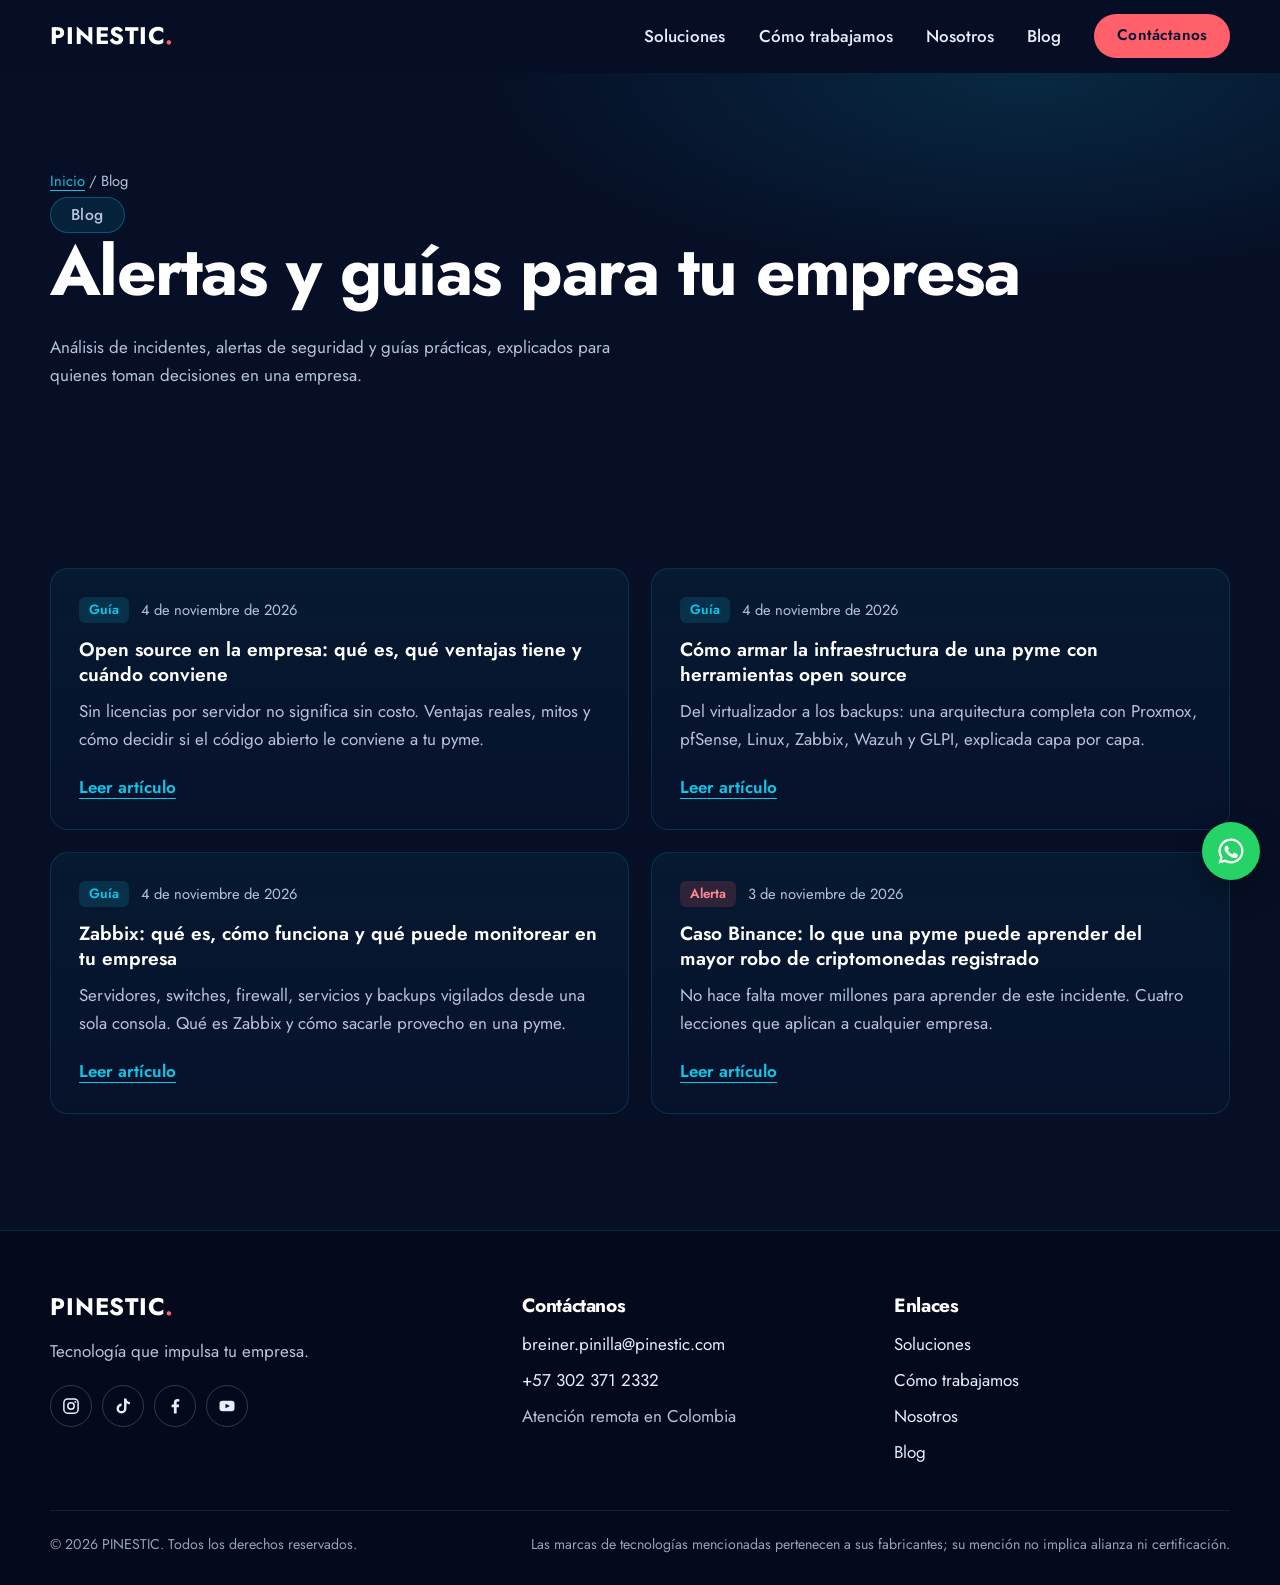
==== blog/index.html @ 68857b9d "Add files via upload segundos archivos" ====
<!DOCTYPE html>
<html lang="es-CO">
<head>
<meta charset="UTF-8">
<meta name="viewport" content="width=device-width, initial-scale=1, viewport-fit=cover">
<meta name="theme-color" content="#060f26">
<title>Blog | PINESTIC</title>
<meta name="description" content="Análisis de incidentes, alertas de seguridad y guías prácticas de infraestructura TI para pymes en Colombia.">
<meta name="robots" content="index,follow,max-image-preview:large">
<link rel="canonical" href="https://www.pinestic.com/blog/">
<link rel="icon" type="image/png" sizes="48x48" href="/favicon.png">
<link rel="apple-touch-icon" href="/favicon.png">
<meta property="og:type" content="website">
<meta property="og:locale" content="es_CO">
<meta property="og:site_name" content="PINESTIC">
<meta property="og:title" content="Blog | PINESTIC">
<meta property="og:description" content="Análisis de incidentes, alertas de seguridad y guías prácticas de infraestructura TI para pymes en Colombia.">
<meta property="og:url" content="https://www.pinestic.com/blog/">
<meta property="og:image" content="https://www.pinestic.com/og-image.png">
<meta name="twitter:card" content="summary_large_image">
<link rel="preconnect" href="https://fonts.googleapis.com">
<link rel="preconnect" href="https://fonts.gstatic.com" crossorigin>
<link href="https://fonts.googleapis.com/css2?family=Jost:wght@400;500;600;700&family=IBM+Plex+Mono:wght@400;500&display=swap" rel="stylesheet">
<script type="application/ld+json">
{"@context":"https://schema.org","@type":"Blog","@id":"https://www.pinestic.com/blog/#blog","name":"Blog de PINESTIC","url":"https://www.pinestic.com/blog/","inLanguage":"es-CO","publisher":{"@id":"https://www.pinestic.com/#organization"}}
</script>
<link rel="stylesheet" href="/styles.css">
<script>document.documentElement.classList.add('js')</script>
<script src="/main.js" defer></script>
</head>
<body>
<svg width="0" height="0" style="position:absolute" aria-hidden="true" focusable="false">
<symbol id="i-ig" viewBox="0 0 24 24"><rect x="2.5" y="2.5" width="19" height="19" rx="5" fill="none" stroke="currentColor" stroke-width="2"/><circle cx="12" cy="12" r="4.2" fill="none" stroke="currentColor" stroke-width="2"/><circle cx="17.7" cy="6.5" r="1.3" fill="currentColor"/></symbol>
<symbol id="i-tt" viewBox="0 0 24 24"><path fill="currentColor" d="M16.6 2h-3.2v13.4a3.4 3.4 0 1 1-3.3-3.4V8.8a6.6 6.6 0 1 0 6.5 6.6V8.3a8 8 0 0 0 4.7 1.5V6.6A4.8 4.8 0 0 1 16.6 2Z"/></symbol>
<symbol id="i-fb" viewBox="0 0 24 24"><path fill="currentColor" d="M14.2 22v-8.5h2.9l.5-3.5h-3.4V7.8c0-1 .3-1.7 1.8-1.7h1.8V3a23 23 0 0 0-2.7-.2c-2.7 0-4.6 1.7-4.6 4.7V10H7.5v3.5h3V22Z"/></symbol>
<symbol id="i-yt" viewBox="0 0 24 24"><rect x="2" y="5" width="20" height="14" rx="4" fill="currentColor"/><path d="m10 9 6 3-6 3Z" fill="#091735"/></symbol>
<symbol id="i-in" viewBox="0 0 24 24"><path fill="currentColor" d="M4.5 3a2 2 0 1 0 0 4 2 2 0 0 0 0-4ZM3 9h3v12H3Zm5.5 0h3v1.6c.5-1 1.7-1.9 3.5-1.9 3.7 0 4.4 2.3 4.4 5.4V21h-3v-6.2c0-1.5 0-3.4-2.2-3.4s-2.7 1.7-2.7 3.3V21h-3Z"/></symbol>
<symbol id="i-wa" viewBox="0 0 24 24"><path fill="currentColor" d="M12 2a10 10 0 0 0-8.6 15.1L2 22l5-1.3A10 10 0 1 0 12 2Zm0 18.2a8.2 8.2 0 0 1-4.2-1.2l-.3-.2-3 .8.8-2.9-.2-.3A8.2 8.2 0 1 1 12 20.2Zm4.5-6.1c-.2-.1-1.5-.7-1.7-.8s-.4-.1-.6.1l-.8 1c-.1.2-.3.2-.5.1a6.7 6.7 0 0 1-3.3-2.9c-.2-.4.2-.4.7-1.3.1-.2 0-.3 0-.4l-.8-1.8c-.2-.5-.4-.4-.6-.4h-.5a1 1 0 0 0-.7.3 3 3 0 0 0-.9 2.2 5.2 5.2 0 0 0 1.1 2.7 11.8 11.8 0 0 0 4.5 4c1.7.7 2.3.8 3.2.6a2.7 2.7 0 0 0 1.8-1.2 2.2 2.2 0 0 0 .1-1.3c0-.1-.2-.2-.5-.3Z"/></symbol>
<!-- Íconos del diagrama de red -->
<symbol id="n-globe" viewBox="0 0 24 24"><g fill="none" stroke="currentColor" stroke-width="1.6"><circle cx="12" cy="12" r="9"/><ellipse cx="12" cy="12" rx="4" ry="9"/><path d="M3 12h18"/></g></symbol>
<symbol id="n-wall" viewBox="0 0 24 24"><g fill="none" stroke="currentColor" stroke-width="1.6"><rect x="3" y="4" width="18" height="16" rx="2"/><path d="M3 9.3h18M3 14.6h18M9 4v5.3M15 9.3v5.3M9 14.6V20"/></g></symbol>
<symbol id="n-lock" viewBox="0 0 24 24"><g fill="none" stroke="currentColor" stroke-width="1.6"><rect x="5" y="10" width="14" height="10" rx="2"/><path d="M8 10V7.5a4 4 0 0 1 8 0V10M12 14v2.5"/></g></symbol>
<symbol id="n-switch" viewBox="0 0 24 24"><g fill="none" stroke="currentColor" stroke-width="1.6"><rect x="2.5" y="8" width="19" height="8" rx="2"/><path d="M6 12h.01M9 12h.01M12 12h.01M15 12h.01M18 12h.01" stroke-linecap="round" stroke-width="2.2"/></g></symbol>
<symbol id="n-server" viewBox="0 0 24 24"><g fill="none" stroke="currentColor" stroke-width="1.6"><rect x="4" y="3.5" width="16" height="7" rx="1.6"/><rect x="4" y="13.5" width="16" height="7" rx="1.6"/><path d="M7.5 7h.01M7.5 17h.01M11 7h5.5M11 17h5.5" stroke-linecap="round"/></g></symbol>
<symbol id="n-cube" viewBox="0 0 24 24"><g fill="none" stroke="currentColor" stroke-width="1.6" stroke-linejoin="round"><path d="m12 2.5 8.5 4.7v9.6L12 21.5l-8.5-4.7V7.2Z"/><path d="m3.5 7.2 8.5 4.7 8.5-4.7M12 11.9v9.6"/></g></symbol>
<symbol id="n-db" viewBox="0 0 24 24"><g fill="none" stroke="currentColor" stroke-width="1.6"><ellipse cx="12" cy="5.5" rx="7.5" ry="2.8"/><path d="M4.5 5.5v13c0 1.5 3.4 2.8 7.5 2.8s7.5-1.3 7.5-2.8v-13M4.5 12c0 1.5 3.4 2.8 7.5 2.8s7.5-1.3 7.5-2.8"/></g></symbol>
<symbol id="n-pulse" viewBox="0 0 24 24"><g fill="none" stroke="currentColor" stroke-width="1.6" stroke-linejoin="round"><rect x="2.5" y="4" width="19" height="13" rx="2"/><path d="M6 11h2.5l1.5-3 2.5 6 1.5-3H18M9 20.5h6"/></g></symbol>
<symbol id="s-infra" viewBox="0 0 48 48"><g fill="none" stroke="currentColor" stroke-width="1.8" stroke-linecap="round" stroke-linejoin="round"><rect x="8" y="6" width="32" height="10" rx="2.5"/><rect x="8" y="19" width="32" height="10" rx="2.5"/><rect x="8" y="32" width="32" height="10" rx="2.5"/><path d="M13 11h.01M13 24h.01M13 37h.01M20 11h14M20 24h14M20 37h14"/></g></symbol>
<symbol id="s-monitor" viewBox="0 0 48 48"><g fill="none" stroke="currentColor" stroke-width="1.8" stroke-linecap="round" stroke-linejoin="round"><rect x="5" y="8" width="38" height="26" rx="3"/><path d="M11 24h6l3-7 5 12 3-7h9M17 41h14M24 34v7"/></g></symbol>
<symbol id="s-shield" viewBox="0 0 48 48"><g fill="none" stroke="currentColor" stroke-width="1.8" stroke-linecap="round" stroke-linejoin="round"><path d="M24 5 9 11v11c0 10 6.4 17.2 15 20 8.6-2.8 15-10 15-20V11Z"/><path d="m17 24 5 5 9-10"/></g></symbol>
<symbol id="s-backup" viewBox="0 0 48 48"><g fill="none" stroke="currentColor" stroke-width="1.8" stroke-linecap="round" stroke-linejoin="round"><ellipse cx="22" cy="11" rx="14" ry="5"/><path d="M8 11v24c0 2.8 6.3 5 14 5M36 11v9M8 23c0 2.8 6.3 5 14 5"/><path d="M33 27a8 8 0 1 0 7.6 10.5M41 29v5h-5"/></g></symbol>
<symbol id="s-consult" viewBox="0 0 48 48"><g fill="none" stroke="currentColor" stroke-width="1.8" stroke-linecap="round" stroke-linejoin="round"><circle cx="21" cy="21" r="13"/><path d="m31 31 10 10M15 24l4-6 4 5 4-7"/></g></symbol>
<symbol id="i-check" viewBox="0 0 24 24"><path d="m6 12.5 4 4 8-9" fill="none" stroke="currentColor" stroke-width="2.4" stroke-linecap="round" stroke-linejoin="round"/></symbol>
</svg>

<a class="skip-link" href="#contenido">Saltar al contenido</a>
<header class="site-header" data-header>
  <div class="container header-inner">
    <a class="brand" href="/" aria-label="PINESTIC, ir al inicio">PINESTIC<span class="brand-dot">.</span></a>
    <button class="nav-toggle" type="button" aria-expanded="false" aria-controls="menu" data-nav-toggle>
      <span class="nav-toggle-bars" aria-hidden="true"></span><span class="sr-only">Abrir menú</span>
    </button>
    <nav class="main-nav" id="menu" aria-label="Navegación principal" data-nav>
      <a href="/#servicios">Soluciones</a>
      <a href="/#metodologia">Cómo trabajamos</a>
      <a href="/#nosotros">Nosotros</a>
      <a href="/blog/">Blog</a>
      <a class="button button-small primary" href="/#contacto">Contáctanos</a>
    </nav>
  </div>
</header>

<main id="contenido">
  <section class="page-hero" aria-labelledby="blog-title">
    <div class="container">
      <p class="breadcrumb"><a href="/">Inicio</a> / Blog</p>
      <p class="pill">Blog</p>
      <h1 id="blog-title">Alertas y guías para tu empresa</h1>
      <p>Análisis de incidentes, alertas de seguridad y guías prácticas, explicados para quienes toman decisiones en una empresa.</p>
    </div>
  </section>
  <section class="section">
    <div class="container">
      <!-- NUEVA PUBLICACIÓN: copia un bloque <article> completo y pégalo AQUÍ, encima del más reciente -->
<div class="post-grid">
        <article class="glow-card post-card2" data-glow>
          <p class="post-meta"><span class="tag">Guía</span><time datetime="2026-11-04">4 de noviembre de 2026</time></p>
          <h3><a href="/blog/open-source-en-la-empresa/">Open source en la empresa: qué es, qué ventajas tiene y cuándo conviene</a></h3>
          <p>Sin licencias por servidor no significa sin costo. Ventajas reales, mitos y cómo decidir si el código abierto le conviene a tu pyme.</p>
          <a class="text-link" href="/blog/open-source-en-la-empresa/">Leer artículo</a>
        </article>
        <article class="glow-card post-card2" data-glow>
          <p class="post-meta"><span class="tag">Guía</span><time datetime="2026-11-04">4 de noviembre de 2026</time></p>
          <h3><a href="/blog/infraestructura-pyme-open-source/">Cómo armar la infraestructura de una pyme con herramientas open source</a></h3>
          <p>Del virtualizador a los backups: una arquitectura completa con Proxmox, pfSense, Linux, Zabbix, Wazuh y GLPI, explicada capa por capa.</p>
          <a class="text-link" href="/blog/infraestructura-pyme-open-source/">Leer artículo</a>
        </article>
        <article class="glow-card post-card2" data-glow>
          <p class="post-meta"><span class="tag">Guía</span><time datetime="2026-11-04">4 de noviembre de 2026</time></p>
          <h3><a href="/blog/que-es-zabbix/">Zabbix: qué es, cómo funciona y qué puede monitorear en tu empresa</a></h3>
          <p>Servidores, switches, firewall, servicios y backups vigilados desde una sola consola. Qué es Zabbix y cómo sacarle provecho en una pyme.</p>
          <a class="text-link" href="/blog/que-es-zabbix/">Leer artículo</a>
        </article>
        <article class="glow-card post-card2" data-glow>
          <p class="post-meta"><span class="tag tag-alert">Alerta</span><time datetime="2026-11-03">3 de noviembre de 2026</time></p>
          <h3><a href="/blog/caso-binance-lecciones-pymes/">Caso Binance: lo que una pyme puede aprender del mayor robo de criptomonedas registrado</a></h3>
          <p>No hace falta mover millones para aprender de este incidente. Cuatro lecciones que aplican a cualquier empresa.</p>
          <a class="text-link" href="/blog/caso-binance-lecciones-pymes/">Leer artículo</a>
        </article>
      </div>
    </div>
  </section>
</main>

<footer class="site-footer">
  <div class="container footer-grid">
    <div class="footer-brand">
      <a class="brand" href="/">PINESTIC<span class="brand-dot">.</span></a>
      <p>Tecnología que impulsa tu empresa.</p>
      <nav class="social-links" aria-label="Redes sociales de PINESTIC">
        <a href="https://www.instagram.com/pines.tic/" target="_blank" rel="noopener noreferrer" aria-label="PINESTIC en Instagram"><svg class="social-icon" aria-hidden="true" focusable="false"><use href="#i-ig"/></svg></a>
        <a href="https://www.tiktok.com/@pines.tic" target="_blank" rel="noopener noreferrer" aria-label="PINESTIC en TikTok"><svg class="social-icon" aria-hidden="true" focusable="false"><use href="#i-tt"/></svg></a>
        <a href="https://www.facebook.com/profile.php?id=61591644321482" target="_blank" rel="noopener noreferrer" aria-label="PINESTIC en Facebook"><svg class="social-icon" aria-hidden="true" focusable="false"><use href="#i-fb"/></svg></a>
        <a href="https://www.youtube.com/channel/UCGhiNkfMXRxOqzxNWAKLv7A" target="_blank" rel="noopener noreferrer" aria-label="PINESTIC en YouTube"><svg class="social-icon" aria-hidden="true" focusable="false"><use href="#i-yt"/></svg></a>
      </nav>
    </div>
    <div>
      <h2 class="footer-h">Contáctanos</h2>
      <ul class="footer-list">
        <li><a href="mailto:breiner.pinilla@pinestic.com">breiner.pinilla@pinestic.com</a></li>
        <li><a href="tel:+573023712332">+57 302 371 2332</a></li>
        <li>Atención remota en Colombia</li>
      </ul>
    </div>
    <div>
      <h2 class="footer-h">Enlaces</h2>
      <ul class="footer-list">
        <li><a href="/#servicios">Soluciones</a></li>
        <li><a href="/#metodologia">Cómo trabajamos</a></li>
        <li><a href="/#nosotros">Nosotros</a></li>
        <li><a href="/blog/">Blog</a></li>
      </ul>
    </div>
  </div>
  <div class="container footer-base"><small>© <span data-year>2026</span> PINESTIC. Todos los derechos reservados.</small><small>Las marcas de tecnologías mencionadas pertenecen a sus fabricantes; su mención no implica alianza ni certificación.</small></div>
</footer>
<a class="wa-float" href="https://wa.me/573023712332?text=Hola%2C%20quiero%20informaci%C3%B3n%20sobre%20los%20servicios%20de%20PINESTIC" target="_blank" rel="noopener noreferrer" aria-label="Escribir a PINESTIC por WhatsApp"><svg aria-hidden="true"><use href="#i-wa"/></svg></a>

</body>
</html>
---- styles.css ----
/* PINESTIC v2.1, estilo oscuro tecnológico. Colores oficiales de la guía de marca. */
:root{
  --navy:#091735;            /* azul principal */
  --navy-deep:#060f26;       /* variante oscura del azul */
  --navy-card:#0b1d42;
  --line:rgba(17,197,233,.16);
  --cyan:#11c5e9;            /* cian tecnológico */
  --cyan-ink:#00647a;        /* cian oscuro para texto sobre fondo claro */
  --coral:#ff606a;           /* acento: botones, alertas y punto del logo */
  --gray:#94a3b8;            /* gris de soporte */
  --light:#f8faff;           /* fondo claro */
  --white:#ffffff;
  --ink:#091735;
  --ink-soft:rgba(9,23,53,.74);
  --on-dark:#e8eefb;
  --on-dark-soft:#b7c3d9;
  --ok:#5be3a0;
  --font:'Jost',system-ui,-apple-system,'Segoe UI',Arial,sans-serif;
  --mono:'IBM Plex Mono',ui-monospace,Consolas,monospace;
  --radius:18px;
  --header-h:72px;
  --ease:cubic-bezier(.22,.61,.36,1);
  color-scheme:dark;
  box-sizing:border-box;
  padding-top:env(safe-area-inset-top,0px);
  padding-bottom:env(safe-area-inset-bottom,0px);
  background:var(--navy-deep);
}
*,*::before,*::after{box-sizing:inherit}
html{scroll-behavior:smooth;scroll-padding-top:calc(var(--header-h) + 16px + env(safe-area-inset-top,0px))}
body{margin:0;font-family:var(--font);font-size:1.0625rem;line-height:1.65;color:var(--on-dark);background:var(--navy-deep);-webkit-font-smoothing:antialiased;text-rendering:optimizeLegibility}
img,svg{max-width:100%}
a{color:inherit}
h1,h2,h3,p{margin-top:0}
h1,h2,h3{line-height:1.12;font-weight:700;color:var(--white)}
h1{font-size:clamp(2.4rem,5.4vw,4.4rem);letter-spacing:-.025em;margin-bottom:22px}
h2{font-size:clamp(1.9rem,3.4vw,2.8rem);letter-spacing:-.02em;margin-bottom:16px}
h3{font-size:1.25rem;font-weight:600;margin-bottom:8px}
.container{width:min(1180px,calc(100% - 40px));margin-inline:auto}
.narrow{max-width:820px}
.section{padding:clamp(76px,9vw,120px) 0;position:relative}
.section-alt{background:linear-gradient(180deg,var(--navy-deep),var(--navy) 18%,var(--navy) 82%,var(--navy-deep))}
.sr-only{position:absolute;width:1px;height:1px;padding:0;margin:-1px;overflow:hidden;clip:rect(0,0,0,0);white-space:nowrap;border:0}
.skip-link{position:absolute;top:-100px;left:16px;z-index:1000;background:var(--white);color:var(--navy);padding:12px 16px;border-radius:8px;font-weight:600}
.skip-link:focus{top:12px}
:focus-visible{outline:3px solid var(--cyan);outline-offset:3px;border-radius:6px}

/* Logo: el punto coral va pegado a la última letra */
.brand{display:inline-block;text-decoration:none;font-weight:700;font-size:1.5rem;letter-spacing:.035em;color:var(--white);line-height:1}
.brand-dot{color:var(--coral);margin-left:-.035em}

/* Etiquetas tipo píldora */
.pill{display:inline-block;margin:0 0 20px;padding:6px 20px;border-radius:999px;border:1px solid rgba(17,197,233,.32);background:rgba(17,197,233,.1);color:var(--cyan);font-weight:500;font-size:.98rem;letter-spacing:.03em;line-height:1.4}
.pill-small{font-size:.9rem;padding:5px 16px}
.pill-coral{border-color:rgba(255,96,106,.4);background:rgba(255,96,106,.12);color:#ff8a92}

/* Botones */
.button{display:inline-flex;align-items:center;justify-content:center;gap:10px;min-height:50px;padding:12px 28px;border-radius:999px;border:1px solid transparent;text-decoration:none;font-weight:500;font-size:1rem;letter-spacing:.01em;transition:transform .2s var(--ease),background-color .2s,border-color .2s,color .2s,box-shadow .25s}
.button:hover{transform:translateY(-2px)}
.button.primary{background:var(--coral);color:var(--navy);font-weight:600;box-shadow:0 0 0 0 rgba(255,96,106,0)}
.button.primary:hover{box-shadow:0 10px 34px rgba(255,96,106,.38)}
.button.outline{border-color:rgba(232,238,251,.55);color:var(--white)}
.button.outline:hover{border-color:var(--cyan);color:var(--cyan);box-shadow:0 0 24px rgba(17,197,233,.2)}
.button-small{min-height:42px;padding:8px 22px;font-size:.96rem}
.btn-icon{width:20px;height:20px;flex:none}

/* Encabezado */
.site-header{position:sticky;top:0;z-index:100;background:rgba(6,15,38,.55);backdrop-filter:blur(16px);-webkit-backdrop-filter:blur(16px);border-bottom:1px solid transparent;transition:background-color .3s,border-color .3s}
.site-header.is-scrolled{background:rgba(9,23,53,.94);border-bottom-color:var(--line)}
body::before{content:"";position:fixed;inset:0 0 auto;height:env(safe-area-inset-top,0px);z-index:101;background:rgba(9,23,53,.94)}
.header-inner{display:flex;align-items:center;justify-content:space-between;gap:24px;min-height:var(--header-h)}
.main-nav{display:flex;align-items:center;gap:clamp(16px,2.6vw,36px)}
.main-nav a:not(.button){text-decoration:none;font-weight:500;color:var(--on-dark);transition:color .2s}
.main-nav a:not(.button):hover{color:var(--cyan)}
.nav-toggle{display:none;width:44px;height:44px;border:1px solid rgba(232,238,251,.3);border-radius:12px;background:transparent;color:var(--white);cursor:pointer;place-items:center}
.nav-toggle-bars,.nav-toggle-bars::before,.nav-toggle-bars::after{display:block;width:20px;height:2px;background:currentColor;border-radius:2px;transition:transform .25s var(--ease)}
.nav-toggle-bars{position:relative}
.nav-toggle-bars::before,.nav-toggle-bars::after{content:"";position:absolute;left:0}
.nav-toggle-bars::before{top:-6px}.nav-toggle-bars::after{top:6px}
.nav-toggle[aria-expanded="true"] .nav-toggle-bars{background:transparent}
.nav-toggle[aria-expanded="true"] .nav-toggle-bars::before{transform:translateY(6px) rotate(45deg)}
.nav-toggle[aria-expanded="true"] .nav-toggle-bars::after{transform:translateY(-6px) rotate(-45deg)}

/* Inicio con haces de luz animados */
.hero{position:relative;overflow:hidden;margin-top:calc(-1 * var(--header-h));padding:calc(var(--header-h) + clamp(70px,11vh,130px)) 0 40px;min-height:min(100svh,980px);display:flex;flex-direction:column;justify-content:space-between;background:radial-gradient(ellipse 80% 60% at 50% 35%,#0d2552 0%,var(--navy-deep) 70%)}
.hero-canvas{position:absolute;inset:0;width:100%;height:100%;display:block}
.hero-shade{position:absolute;inset:0;pointer-events:none;background:radial-gradient(ellipse 46% 38% at 50% 42%,rgba(6,15,38,.72),transparent 75%),linear-gradient(180deg,transparent 60%,var(--navy-deep))}
.hero-inner{position:relative;text-align:center;display:flex;flex-direction:column;align-items:center}
.hero h1{max-width:20ch;text-shadow:0 4px 40px rgba(6,15,38,.8)}
.lead{font-size:clamp(1.1rem,1.5vw,1.25rem);color:var(--on-dark);max-width:52ch;margin-bottom:0}
.actions{display:flex;flex-wrap:wrap;gap:14px;margin-top:34px}
.hero-inner .actions{justify-content:center}
.hero-inner>*{animation:rise .9s var(--ease) both}
.hero-inner>*:nth-child(2){animation-delay:.1s}
.hero-inner>*:nth-child(3){animation-delay:.2s}
.hero-inner>*:nth-child(4){animation-delay:.3s}
@keyframes rise{from{opacity:0;transform:translateY(18px)}to{opacity:1;transform:none}}

/* Cinta de logos de tecnologías */
.tech-strip{position:relative;text-align:center;margin-top:clamp(56px,9vh,100px);animation:rise 1s .45s var(--ease) both}
.logo-marquee{display:flex;overflow:hidden;margin-top:8px;-webkit-mask-image:linear-gradient(90deg,transparent,#000 12%,#000 88%,transparent);mask-image:linear-gradient(90deg,transparent,#000 12%,#000 88%,transparent)}
.logo-track{display:flex;align-items:center;flex:none;margin:0;padding:0;list-style:none}

@keyframes marquee{to{transform:translateX(-100%)}}
.logo{flex:none;display:flex;align-items:center;justify-content:center;height:84px;padding:0 clamp(26px,3.4vw,44px)}
.logo img{display:none;height:36px;width:auto;opacity:.6;transition:opacity .3s,filter .3s}
.logo:hover img{opacity:1;filter:drop-shadow(0 0 10px rgba(17,197,233,.55))}
.logo span{display:block;font-size:1.3rem;font-weight:600;letter-spacing:.01em;color:var(--on-dark);opacity:.62;white-space:nowrap;transition:opacity .3s,color .3s}
.logo:hover span{opacity:1;color:var(--cyan)}
.logo.has-file span{display:none}
.logo.has-file img{display:block}

/* Títulos de sección centrados */
.section-title{text-align:center;max-width:720px;margin:0 auto clamp(40px,6vw,64px)}
.section-title p:last-child{color:var(--on-dark-soft);margin:0}

/* Tarjetas con brillo que sigue al cursor */
.glow-card{--mx:50%;--my:0%;position:relative;isolation:isolate;overflow:hidden;border-radius:var(--radius);border:1px solid var(--line);background:linear-gradient(180deg,rgba(17,197,233,.06),rgba(9,23,53,.35));transition:border-color .35s,transform .35s var(--ease)}
.glow-card::before{content:"";position:absolute;inset:0;z-index:-1;background:radial-gradient(520px circle at var(--mx) var(--my),rgba(17,197,233,.16),transparent 55%);opacity:0;transition:opacity .4s}
.glow-card:hover{border-color:rgba(17,197,233,.42)}
.glow-card:hover::before{opacity:1}
.card-grid{display:grid;grid-template-columns:repeat(3,minmax(0,1fr));gap:22px}
.service-card,.cta-card{display:flex;flex-direction:column;padding:clamp(26px,3vw,36px)}
.card-icon{width:52px;height:52px;color:var(--cyan);margin-bottom:22px;filter:drop-shadow(0 0 10px rgba(17,197,233,.35))}
.service-card>p{color:var(--on-dark-soft)}
.card-list{list-style:none;margin:4px 0 26px;padding:18px 0 0;border-top:1px solid rgba(17,197,233,.32);display:grid;gap:8px;font-size:.97rem;color:var(--on-dark)}
.card-list li{position:relative;padding-left:18px}
.card-list li::before{content:"";position:absolute;left:0;top:.62em;width:6px;height:6px;border-radius:50%;background:var(--cyan)}
.service-card .button,.cta-card .button{margin-top:auto;align-self:flex-start}
.cta-card{border-color:rgba(255,96,106,.3);background:radial-gradient(120% 90% at 100% 0%,rgba(255,96,106,.16),transparent 60%),linear-gradient(180deg,rgba(17,197,233,.05),rgba(9,23,53,.4))}
.cta-card .pill{align-self:flex-start}
.cta-card>p:not(.pill){color:var(--on-dark-soft);margin-bottom:26px}

/* Bloques de dos columnas */
.split{display:grid;grid-template-columns:minmax(0,1fr) minmax(0,1.05fr);gap:clamp(36px,6vw,80px);align-items:center}
.split-lead{font-size:1.15rem;color:var(--on-dark-soft);max-width:52ch}
.check-list{list-style:none;margin:28px 0 0;padding:0;display:grid;gap:22px}
.check-list li{display:grid;grid-template-columns:34px 1fr;gap:16px;align-items:start}
.check-list svg{width:34px;height:34px;padding:7px;border-radius:50%;background:rgba(17,197,233,.14);color:var(--cyan)}
.check-list h3{font-size:1.15rem;margin:4px 0 4px}
.check-list p{margin:0;color:var(--on-dark-soft)}
.split .actions{margin-top:36px}
/* Cifras en panel con borde luminoso */
.stats-wrap{padding:clamp(20px,4vw,40px) 0}
.stats{position:relative;margin:0;display:grid;grid-template-columns:repeat(4,1fr);gap:24px;padding:clamp(36px,5vw,60px) clamp(20px,4vw,48px);border-radius:28px;border:1px solid rgba(17,197,233,.4);background:radial-gradient(70% 120% at 100% 100%,rgba(17,197,233,.28),transparent 60%),radial-gradient(60% 100% at 0% 0%,rgba(17,197,233,.12),transparent 60%),var(--navy-deep);box-shadow:0 30px 90px rgba(2,8,28,.5),inset 0 1px 0 rgba(255,255,255,.05);text-align:center}
.stats div{display:flex;flex-direction:column;align-items:center}
.stats dd{margin:0 0 10px;font-size:clamp(2.6rem,5vw,3.8rem);font-weight:600;line-height:1;color:var(--white);font-variant-numeric:tabular-nums}
.stats dt{color:var(--on-dark-soft);max-width:22ch;font-size:1rem}

/* Proceso */
.timeline{--progress:0;position:relative;list-style:none;margin:0;padding:0;display:grid;grid-template-columns:repeat(4,1fr);gap:28px}
.timeline::before,.timeline::after{content:"";position:absolute;top:23px;left:24px;right:calc((100% - 84px) / 4 - 24px);height:2px;border-radius:2px}
.timeline::before{background:rgba(17,197,233,.18)}
.timeline::after{background:linear-gradient(90deg,var(--cyan),var(--coral));transform-origin:left;transform:scaleX(var(--progress));transition:transform 1.4s var(--ease)}
.timeline li{position:relative;z-index:1}
.step-n{display:grid;place-items:center;width:48px;height:48px;margin-bottom:24px;border-radius:50%;background:var(--navy-deep);border:2px solid rgba(17,197,233,.4);font-family:var(--mono);font-weight:500;color:var(--cyan);transition:border-color .4s,box-shadow .4s}
.timeline.is-visible .step-n{border-color:var(--cyan);box-shadow:0 0 22px rgba(17,197,233,.35)}
.timeline li:nth-child(2) .step-n{transition-delay:.35s}
.timeline li:nth-child(3) .step-n{transition-delay:.7s}
.timeline li:nth-child(4) .step-n{transition-delay:1.05s}
.timeline p{color:var(--on-dark-soft);margin:0}

/* Informe de ejemplo */
.report{margin:0}
.report-card{padding:clamp(24px,3vw,34px);background:linear-gradient(180deg,rgba(17,197,233,.08),rgba(6,15,38,.75));box-shadow:0 30px 80px rgba(2,8,28,.5)}
.report-head{display:flex;justify-content:space-between;align-items:center;font-family:var(--mono);font-size:.82rem;color:var(--gray);padding-bottom:16px;border-bottom:1px solid var(--line);margin-bottom:20px}
.report-tag{padding:2px 10px;border-radius:999px;border:1px solid rgba(148,163,184,.4)}
.report-title{font-size:1.3rem;font-weight:600;color:var(--white);margin-bottom:16px}
.findings{list-style:none;margin:0;padding:0;display:grid;gap:10px}
.findings li{display:flex;align-items:center;gap:14px;padding:12px 14px;border-radius:12px;background:rgba(9,23,53,.7);border:1px solid rgba(17,197,233,.1);font-size:.98rem}
.sev{flex:none;width:64px;text-align:center;font-weight:600;font-size:.8rem;padding:3px 0;border-radius:6px}
.sev-high{background:rgba(255,96,106,.18);color:#ff8a92}
.sev-mid{background:rgba(17,197,233,.16);color:var(--cyan)}
.sev-low{background:rgba(148,163,184,.16);color:#cbd5e1}
.report-bar{display:flex;gap:4px;height:8px;margin:22px 0 12px}
.report-bar i{display:block;width:var(--w);border-radius:4px;transform-origin:left;transform:scaleX(0);transition:transform 1s var(--ease)}
.report-bar i:nth-child(1){background:var(--coral)}
.report-bar i:nth-child(2){background:var(--cyan);transition-delay:.2s}
.report-bar i:nth-child(3){background:var(--gray);transition-delay:.4s}
.report.is-visible .report-bar i{transform:scaleX(1)}
.report-foot{margin:0;font-family:var(--mono);font-size:.85rem;color:var(--on-dark-soft)}
.report figcaption,.topology figcaption{margin-top:14px;font-size:.88rem;color:var(--gray);text-align:center}

/* Blog */
.post-feature{display:grid;grid-template-columns:minmax(0,.8fr) minmax(0,1.2fr);max-width:1000px;margin:0 auto}
.post-art{display:grid;place-items:center;min-height:240px;background:radial-gradient(circle at 50% 50%,rgba(255,96,106,.25),transparent 55%),linear-gradient(135deg,#0d2552,var(--navy-deep));border-right:1px solid var(--line)}
.post-art svg{width:96px;height:96px;color:var(--coral);filter:drop-shadow(0 0 22px rgba(255,96,106,.55))}
.post-body{padding:clamp(26px,3.5vw,40px)}
.post-body h3{font-size:clamp(1.3rem,2.1vw,1.6rem);line-height:1.25}
.post-body h3 a{text-decoration:none}
.post-body h3 a:hover{color:var(--cyan)}
.post-body>p:not(.post-meta){color:var(--on-dark-soft);margin-bottom:24px}
.post-meta{display:flex;align-items:center;gap:12px;margin-bottom:14px;font-size:.92rem;color:var(--on-dark-soft)}
.tag{display:inline-block;padding:2px 10px;border-radius:6px;font-weight:600;font-size:.84rem;background:rgba(17,197,233,.14);color:var(--cyan)}
.tag-alert{background:rgba(255,96,106,.16);color:#ff8a92}
.center-link{text-align:center;margin:32px 0 0}
.text-link{font-weight:600;color:var(--cyan);text-underline-offset:5px}
.text-link:hover{color:var(--white)}

/* Preguntas */
details{border-bottom:1px solid var(--line)}
details:first-of-type{border-top:1px solid var(--line)}
summary{list-style:none;cursor:pointer;display:flex;justify-content:space-between;gap:20px;padding:22px 4px;font-weight:600;font-size:1.1rem;color:var(--white)}
summary::-webkit-details-marker{display:none}
summary::after{content:"";flex:none;width:11px;height:11px;margin-top:7px;border-right:2px solid var(--cyan);border-bottom:2px solid var(--cyan);transform:rotate(45deg);transition:transform .25s var(--ease)}
details[open] summary::after{transform:rotate(225deg)}
details p{margin:0 4px 22px;color:var(--on-dark-soft);max-width:65ch}

/* Contacto */
.contact-panel{display:grid;grid-template-columns:minmax(0,1.2fr) minmax(0,.8fr);gap:32px 64px;align-items:center;padding:clamp(36px,5vw,64px);border-radius:28px;border:1px solid rgba(17,197,233,.35);background:radial-gradient(80% 140% at 100% 50%,rgba(17,197,233,.2),transparent 60%),radial-gradient(50% 90% at 0% 100%,rgba(255,96,106,.12),transparent 60%),var(--navy)}
.contact-panel p:not(.pill){color:var(--on-dark-soft);max-width:46ch;margin:0}
.contact-channels{display:flex;flex-direction:column;gap:12px}
.contact-channels .button{width:100%}
.contact-note{margin:6px 0 0!important;font-size:.88rem;color:var(--gray)!important}

/* Pie de página */
.site-footer{background:#040a1b;color:var(--on-dark-soft);padding:64px 0 28px;border-top:1px solid var(--line)}
.footer-grid{display:grid;grid-template-columns:1.3fr 1fr 1fr;gap:36px}
.footer-brand p{margin:14px 0 20px}
.footer-h{font-size:1.2rem;margin-bottom:14px}
.footer-list{list-style:none;margin:0;padding:0;display:grid;gap:8px}
.footer-list a{text-decoration:none;color:var(--on-dark)}
.footer-list a:hover{color:var(--cyan)}
.social-links{display:flex;gap:10px}
.social-links a{display:inline-grid;place-items:center;width:42px;height:42px;border:1px solid rgba(232,238,251,.2);border-radius:50%;color:var(--on-dark);transition:color .2s,border-color .2s,background-color .2s}
.social-links a:hover{color:var(--cyan);border-color:var(--cyan);background:rgba(17,197,233,.08)}
.social-icon{width:18px;height:18px}
.footer-base{display:flex;flex-wrap:wrap;justify-content:space-between;gap:10px 32px;margin-top:44px;padding-top:22px;border-top:1px solid rgba(232,238,251,.08);color:var(--gray)}

/* Botón flotante de WhatsApp */
.wa-float{position:fixed;right:20px;bottom:calc(20px + env(safe-area-inset-bottom,0px));z-index:90;display:grid;place-items:center;width:58px;height:58px;border-radius:50%;background:#25d366;color:#fff;box-shadow:0 10px 30px rgba(0,0,0,.35);transition:transform .2s var(--ease)}
.wa-float:hover{transform:scale(1.08)}
.wa-float svg{width:30px;height:30px}

/* Aparición al desplazarse */
.js [data-reveal]{opacity:0;transform:translateY(22px);transition:opacity .8s var(--ease),transform .8s var(--ease)}
.js [data-reveal].is-visible{opacity:1;transform:none}
.js .card-grid>.glow-card{opacity:0;transform:translateY(26px);transition:opacity .7s var(--ease),transform .7s var(--ease),border-color .35s}
.js .card-grid>.glow-card.is-visible{opacity:1;transform:none}
.js .card-grid>.glow-card:nth-child(3n+2){transition-delay:.08s,.08s,0s}
.js .card-grid>.glow-card:nth-child(3n){transition-delay:.16s,.16s,0s}
/* Diagrama de red animado */
.topology{margin:0;animation:rise .9s .2s var(--ease) both}
.topology-frame{position:relative;border:1px solid rgba(17,197,233,.28);border-radius:18px;background:linear-gradient(180deg,rgba(6,15,38,.85),rgba(6,15,38,.6));box-shadow:0 30px 80px rgba(2,8,28,.55),inset 0 1px 0 rgba(255,255,255,.04);overflow:hidden}
.topology-bar{display:flex;align-items:center;gap:6px;padding:12px 16px;border-bottom:1px solid var(--navy-line);font-family:var(--mono);font-size:.75rem;color:var(--gray)}
.topology-bar i{width:9px;height:9px;border-radius:50%;background:#253556}
.topology-bar i:first-child{background:var(--coral)}
.topology-bar span{margin-left:8px}
.topology-svg{display:block;width:100%;height:auto;padding:10px 14px 0;overflow:visible}
.links path{fill:none;stroke:rgba(17,197,233,.32);stroke-width:1.5}
.links path.tunnel{stroke-dasharray:5 6;animation:dash 1.6s linear infinite}
@keyframes dash{to{stroke-dashoffset:-22}}
.links path.is-hot{stroke:rgba(255,96,106,.65)}
.packets circle{fill:var(--cyan);filter:drop-shadow(0 0 4px rgba(17,197,233,.9))}
.packets circle.alert{fill:var(--coral);filter:drop-shadow(0 0 5px rgba(255,96,106,.9))}
.node{cursor:pointer;outline:none}
.node rect{fill:#0b1d42;stroke:rgba(17,197,233,.55);stroke-width:1.3;transition:fill .3s,stroke .3s}
.node use{color:var(--cyan);transition:color .3s}
.node text{fill:var(--on-dark-soft);font-family:var(--mono);font-size:12.5px;text-anchor:middle;transition:fill .3s}
.node:hover rect,.node:focus-visible rect{fill:#12305f;stroke:var(--cyan)}
.node:hover text,.node:focus-visible text{fill:var(--white)}
.node:focus-visible rect{stroke-width:2.5}
.node.is-alert rect{stroke:var(--coral);fill:#3a1630;animation:alarm 1s ease-in-out infinite}
.node.is-alert use{color:var(--coral)}
.node.is-alert text{fill:#ffc2c6}
.node.is-ok rect{stroke:var(--ok)}
.node.is-ok use{color:var(--ok)}
@keyframes alarm{50%{stroke-opacity:.35}}
.node.is-ping rect{animation:ping .6s var(--ease)}
@keyframes ping{40%{stroke:var(--white);fill:#14366b}}
.topology-log{list-style:none;margin:0;padding:12px 16px 14px;border-top:1px solid var(--navy-line);font-family:var(--mono);font-size:.78rem;line-height:1.5;color:var(--on-dark-soft);min-height:4.4em;display:flex;flex-direction:column;justify-content:flex-end}
.topology-log li{display:flex;gap:10px;white-space:nowrap;overflow:hidden;text-overflow:ellipsis;animation:logIn .4s var(--ease) both}
.topology-log time{color:var(--gray)}
.topology-log b{font-weight:500;min-width:3.6em}
.topology-log b.ok{color:var(--ok)}
.topology-log b.alert{color:var(--coral)}
@keyframes logIn{from{opacity:0;transform:translateY(6px)}to{opacity:1;transform:none}}
.topology figcaption{margin-top:12px;font-size:.88rem;color:var(--gray)}

/* ===== Blog: listado y artículos ===== */
.page-hero{background:var(--navy);color:var(--white);padding:clamp(56px,8vw,96px) 0 clamp(40px,6vw,64px)}
.page-hero p{color:var(--on-dark-soft);max-width:60ch;margin:0}
.breadcrumb{font-size:.92rem;color:var(--on-dark-soft);margin-bottom:18px}
.breadcrumb a{color:var(--cyan);text-underline-offset:4px}
.article-hero h1{font-size:clamp(2rem,4.2vw,3.2rem);max-width:24ch}
.article-hero .post-meta{color:var(--on-dark-soft)}
.article-hero .tag-alert{background:rgba(255,96,106,.18);color:#ffb3b8}
.article{padding:clamp(48px,7vw,80px) 0}
.article-body{max-width:70ch;margin-inline:auto;font-size:1.1rem}
.article-body h2{font-size:clamp(1.45rem,2.4vw,1.85rem);margin:48px 0 14px}
.article-body p,.article-body li{color:#1d2b47}
.article-body ul,.article-body ol{padding-left:1.3em}
.article-body li{margin-bottom:8px}
.article-body a{color:var(--cyan-ink);text-underline-offset:4px}
.callout{margin:36px 0;padding:22px 24px;border-left:3px solid var(--coral);background:var(--light);border-radius:0 12px 12px 0}
.callout p:last-child{margin:0}
.checklist{list-style:none;padding:0!important}
.checklist li{position:relative;padding-left:34px}
.checklist li::before{content:"";position:absolute;left:0;top:.3em;width:18px;height:18px;border:2px solid var(--cyan-ink);border-radius:5px}
.sources{margin-top:48px;padding-top:24px;border-top:1px solid rgba(9,23,53,.12);font-size:.96rem}
.sources h2{font-size:1.1rem;margin:0 0 10px}
.article-cta{margin-top:48px;padding:32px;border-radius:var(--radius);background:var(--navy);color:var(--white)}
.article-cta h2{margin:0 0 8px;font-size:1.5rem}
.article-cta p{color:var(--on-dark-soft)!important;margin-bottom:20px}

/* Artículos: lectura sobre fondo claro */
.article{background:var(--white);color:var(--ink)}
.article-body h2{color:var(--ink)}
.article-body .post-meta{color:var(--ink-soft)}
.article-cta h2{color:var(--white)}
.blog-list{display:grid;gap:22px}
.blog-list .post-feature{max-width:none}


/* Soluciones guiadas por tecnología */
.card-top{display:flex;align-items:center;gap:14px;margin-bottom:20px}
.card-top .card-icon{margin:0;width:46px;height:46px}
.card-cat{margin:0;font-family:var(--mono);font-size:.82rem;color:var(--cyan);letter-spacing:.04em}
.chips{list-style:none;display:flex;flex-wrap:wrap;gap:8px;margin:0 0 18px;padding:0}
.chips li{padding:3px 12px;border-radius:999px;border:1px solid rgba(232,238,251,.18);background:rgba(232,238,251,.05);font-size:.86rem;color:var(--on-dark)}

/* Modalidades */
.mode-grid{display:grid;grid-template-columns:1.3fr 1fr 1fr 1fr;gap:20px}
.mode-card{display:flex;flex-direction:column;padding:clamp(24px,2.6vw,32px)}
.mode-card .card-icon{width:44px;height:44px;margin-bottom:18px}
.mode-card p{color:var(--on-dark-soft);margin:0}
.mode-featured{border-color:rgba(255,96,106,.32);background:radial-gradient(120% 90% at 100% 0%,rgba(255,96,106,.16),transparent 60%),linear-gradient(180deg,rgba(17,197,233,.05),rgba(9,23,53,.4))}
.mode-featured .card-icon{color:var(--coral);filter:drop-shadow(0 0 10px rgba(255,96,106,.4))}
.mode-featured p{margin-bottom:22px}
.mode-featured .button{margin-top:auto;align-self:flex-start}

/* Pila de herramientas open source */
.stack{margin:0}
.stack-layers{list-style:none;margin:0;padding:0;display:grid;gap:12px;perspective:900px}
.stack-layers li{display:flex;justify-content:space-between;align-items:center;gap:16px;padding:20px 24px;border-radius:14px;border:1px solid rgba(17,197,233,.28);background:linear-gradient(90deg,rgba(17,197,233,.14),rgba(9,23,53,.6));box-shadow:0 12px 30px rgba(2,8,28,.4)}
.stack-layers li:nth-child(2){margin-inline:14px}
.stack-layers li:nth-child(3){margin-inline:28px}
.stack-layers li:nth-child(4){margin-inline:14px}
.layer-name{font-weight:600;color:var(--white);font-size:1.08rem}
.layer-tools{font-family:var(--mono);font-size:.88rem;color:var(--cyan);text-align:right}
.js .stack-layers li:nth-child(2){transition-delay:.08s}
.js .stack-layers li:nth-child(3){transition-delay:.16s}
.js .stack-layers li:nth-child(4){transition-delay:.24s}
.js .stack-layers li:nth-child(5){transition-delay:.32s}
.stack figcaption{margin-top:14px;font-size:.88rem;color:var(--gray);text-align:center}
@media (max-width:1000px){.mode-grid{grid-template-columns:1fr 1fr}}
@media (max-width:560px){.mode-grid{grid-template-columns:1fr}.stack-layers li{margin-inline:0!important;padding:16px 18px}.layer-tools{font-size:.8rem}}


/* ===== Recorrido 3D por el datacenter ===== */
.tour{position:relative;height:calc(var(--stops) * 70svh + 30svh);margin-top:calc(-1 * var(--header-h));background:#03060f}
.tour-sticky{position:sticky;top:0;height:100svh;overflow:hidden}
.tour-canvas{position:absolute;inset:0;width:100%;height:100%;display:block}
.tour-vignette{position:absolute;inset:0;pointer-events:none;background:radial-gradient(ellipse 75% 70% at 50% 50%,transparent 45%,rgba(3,6,15,.75) 100%),linear-gradient(180deg,rgba(3,6,15,.55),transparent 22%,transparent 78%,rgba(3,6,15,.7))}
.tour-intro{position:absolute;inset:0;display:flex;flex-direction:column;align-items:center;justify-content:center;text-align:center;padding:calc(var(--header-h) + 20px) 20px 90px;background:radial-gradient(ellipse 55% 45% at 50% 50%,rgba(3,6,15,.72),transparent 80%);transition:opacity .6s var(--ease),transform .6s var(--ease)}
.tour-intro h1{max-width:20ch;text-shadow:0 4px 40px rgba(3,6,15,.9)}
.tour-intro .actions{justify-content:center}
.tour-intro.is-hidden{opacity:0;transform:translateY(-30px) scale(.98);pointer-events:none}
.tour-hint{position:absolute;left:50%;bottom:34px;transform:translateX(-50%);display:flex;flex-direction:column;align-items:center;gap:10px;margin:0;font-size:.9rem;color:var(--on-dark-soft);transition:opacity .4s}
.tour-hint.is-hidden{opacity:0}
.mouse{width:24px;height:38px;border:2px solid rgba(232,238,251,.6);border-radius:14px;position:relative}
.mouse::after{content:"";position:absolute;left:50%;top:7px;width:4px;height:8px;margin-left:-2px;border-radius:2px;background:var(--cyan);animation:wheel 1.6s ease-in-out infinite}
@keyframes wheel{0%{opacity:0;transform:translateY(-3px)}40%{opacity:1}100%{opacity:0;transform:translateY(10px)}}

.station{position:absolute;right:clamp(20px,5vw,72px);top:50%;width:min(400px,calc(100% - 40px));padding:28px 30px;border-radius:20px;border:1px solid rgba(17,197,233,.4);background:linear-gradient(160deg,rgba(9,23,53,.82),rgba(3,6,15,.72));backdrop-filter:blur(12px);-webkit-backdrop-filter:blur(12px);box-shadow:0 30px 80px rgba(0,0,0,.55),0 0 40px rgba(17,197,233,.12);opacity:0;transform:translate(40px,-50%);pointer-events:none;transition:opacity .55s var(--ease),transform .55s var(--ease)}
.station.is-active{opacity:1;transform:translate(0,-50%);pointer-events:auto}
.station-coral{border-color:rgba(255,96,106,.5);box-shadow:0 30px 80px rgba(0,0,0,.55),0 0 40px rgba(255,96,106,.15)}
.station-n{margin:0 0 10px;font-family:var(--mono);font-size:.85rem;color:var(--cyan)}
.station-coral .station-n{color:#ff8a92}
.station h2{font-size:clamp(1.8rem,3vw,2.4rem);margin-bottom:12px}
.station p:not(.station-n){color:var(--on-dark);margin-bottom:18px}
.station .chips{margin-bottom:20px}
.station-link{font-weight:600;color:var(--cyan);text-underline-offset:5px}
.station-coral .station-link{color:#ff8a92}

.tour-outro{position:absolute;inset:0;display:flex;flex-direction:column;align-items:center;justify-content:center;gap:24px;text-align:center;padding:20px;background:radial-gradient(ellipse 50% 40% at 50% 50%,rgba(3,6,15,.75),transparent 80%);opacity:0;transform:translateY(30px);pointer-events:none;transition:opacity .6s var(--ease),transform .6s var(--ease)}
.tour-outro h2{max-width:18ch;margin:0}
.tour-outro.is-visible{opacity:1;transform:none;pointer-events:auto}
.tour-hud{position:absolute;left:clamp(20px,5vw,72px);bottom:32px;display:flex;align-items:center;gap:16px;font-family:var(--mono);font-size:.95rem;color:var(--white)}
.tour-track{display:block;width:clamp(120px,22vw,260px);height:2px;background:rgba(232,238,251,.2);border-radius:2px;overflow:hidden}
.tour-track i{display:block;height:100%;background:linear-gradient(90deg,var(--cyan),var(--coral));transform-origin:left;transform:scaleX(0)}
.tour:not(.tour-3d) .tour-hud,.tour:not(.tour-3d) .tour-hint{display:none}

/* Sin 3D: los servicios se muestran como tarjetas */
.tour-static{height:auto;margin-top:calc(-1 * var(--header-h))}
.tour-static .tour-sticky{position:static;height:auto;overflow:visible;padding:calc(var(--header-h) + 60px) 0 60px;background:radial-gradient(ellipse 80% 50% at 50% 0%,#0d2552,var(--navy-deep) 70%)}
.tour-static .tour-canvas,.tour-static .tour-vignette,.tour-static .tour-outro{display:none}
.tour-static .tour-intro{position:static;padding:20px 20px 48px;background:none}
.tour-static .tour-stations{display:grid;grid-template-columns:repeat(auto-fit,minmax(260px,1fr));gap:18px;width:min(1180px,calc(100% - 40px));margin:0 auto}
.tour-static .station{position:static;width:auto;opacity:1;transform:none;pointer-events:auto}

.tech-band{padding:56px 0 24px;background:var(--navy-deep)}
.tech-band .tech-strip{margin-top:0}

@media (max-width:760px){
  .station{right:16px;left:16px;top:auto;bottom:84px;width:auto;padding:22px;transform:translateY(30px)}
  .station.is-active{transform:none}
  .station h2{font-size:1.7rem}
  .station p:not(.station-n){font-size:.98rem;margin-bottom:14px}
  .tour-hud{left:20px;bottom:30px}
  .tour-hint{bottom:78px}
  .tour-static .station{transform:none}
}


/* ===== Secciones claras (se alternan con las oscuras) ===== */
.light{--on-dark:#091735;--on-dark-soft:rgba(9,23,53,.72);--line:rgba(9,23,53,.11);background:var(--light);color:var(--ink)}
.light h2,.light h3{color:var(--navy)}
.light .pill{color:var(--cyan-ink);border-color:rgba(0,100,122,.28);background:rgba(17,197,233,.1)}
.light .button.outline{border-color:rgba(9,23,53,.3);color:var(--navy)}
.light .button.outline:hover{border-color:var(--navy);background:var(--navy);color:var(--white);box-shadow:none}
.light .glow-card{background:var(--white);border-color:rgba(9,23,53,.09);box-shadow:0 1px 2px rgba(9,23,53,.04),0 12px 32px rgba(9,23,53,.06)}
.light .glow-card::before{background:radial-gradient(420px circle at var(--mx) var(--my),rgba(17,197,233,.09),transparent 60%)}
.light .glow-card:hover{border-color:rgba(0,100,122,.35);transform:translateY(-4px)}
.light .card-list{border-top-color:rgba(9,23,53,.1)}
.light .card-list li::before{background:var(--cyan-ink)}
.light .card-cat{color:var(--cyan-ink)}
.light .check-list svg{background:rgba(17,197,233,.14);color:var(--cyan-ink)}
.light .text-link{color:var(--cyan-ink)}
.light .text-link:hover{color:var(--navy)}
.light .tag{background:rgba(17,197,233,.14);color:var(--cyan-ink)}
.light .tag-alert{background:rgba(255,96,106,.14);color:#b0303a}
.light .post-body h3 a:hover{color:var(--cyan-ink)}
.light .step-n{background:var(--white);border-color:rgba(0,100,122,.35);color:var(--cyan-ink)}
.light .timeline.is-visible .step-n{border-color:var(--cyan-ink);box-shadow:0 0 0 6px rgba(17,197,233,.12)}
.light .timeline::before{background:rgba(9,23,53,.1)}
.light summary{color:var(--navy)}
.light summary::after{border-color:var(--cyan-ink)}
.light .contact-panel h2,.light .contact-panel h3{color:var(--white)}
.light .contact-panel{--on-dark:#e8eefb;--on-dark-soft:#b7c3d9;box-shadow:0 30px 70px rgba(9,23,53,.25)}
.light .contact-panel .pill{color:var(--cyan);border-color:rgba(17,197,233,.32);background:rgba(17,197,233,.1)}
.light .contact-panel .button.outline{border-color:rgba(232,238,251,.55);color:var(--white)}
.light .contact-panel .button.outline:hover{border-color:var(--cyan);color:var(--cyan);background:transparent}

/* Ícono en cuadro azul (tarjetas de soluciones) */
.icon-box{display:grid;place-items:center;flex:none;width:54px;height:54px;border-radius:14px;background:var(--navy);box-shadow:0 8px 20px rgba(9,23,53,.18)}
.icon-box .card-icon{width:30px;height:30px;margin:0;color:var(--cyan);filter:none}

/* Filas de logos de fabricantes */
.logo-row{list-style:none;display:flex;flex-wrap:wrap;align-items:center;gap:10px 22px;margin:4px 0 20px;padding:0;min-height:30px}
.logo-row img{display:block;height:24px;width:auto}
.logo-row .lr-windows-server img{height:34px}
.logo-row .lr-cisco img,.logo-row .lr-glpi img{height:28px}
.lr-text{font-weight:600;font-size:.98rem;color:var(--navy);letter-spacing:.01em}
.layer-logos{list-style:none;display:flex;align-items:center;justify-content:flex-end;flex-wrap:wrap;gap:8px 20px;margin:0;padding:0}
.layer-logos img{display:block;height:26px;width:auto}
.layer-logos .lr-windows-server img{height:34px}
.light .stack-layers li{background:var(--white);border-color:rgba(9,23,53,.09);box-shadow:0 10px 26px rgba(9,23,53,.07)}
.light .layer-name{color:var(--navy)}
.light .stack figcaption{color:rgba(9,23,53,.55)}

/* ===== Panel de monitoreo ===== */
.vis-layout{display:grid;grid-template-columns:minmax(0,.78fr) minmax(0,1.22fr);gap:clamp(32px,5vw,64px);align-items:center;width:min(1320px,calc(100% - 40px))}
.dash{margin:0}
.dash-frame{border-radius:16px;border:1px solid rgba(17,197,233,.25);background:#060d1f;box-shadow:0 40px 100px rgba(0,0,0,.55),0 0 0 1px rgba(255,255,255,.02) inset;overflow:hidden}
.dash-top{display:flex;align-items:center;gap:14px;padding:10px 16px;border-bottom:1px solid rgba(17,197,233,.12);background:#081227;font-size:.82rem;color:var(--on-dark-soft)}
.dash-dots{display:flex;gap:6px}.dash-dots i{width:9px;height:9px;border-radius:50%;background:#253556}.dash-dots i:first-child{background:var(--coral)}
.dash-title{font-weight:500;color:var(--white)}
.dash-live{margin-left:auto;display:flex;align-items:center;gap:7px;font-family:var(--mono);font-size:.75rem;color:var(--ok)}
.dash-live b{width:8px;height:8px;border-radius:50%;background:var(--ok);animation:livePulse 1.6s infinite}
@keyframes livePulse{0%{box-shadow:0 0 0 0 rgba(91,227,160,.6)}70%{box-shadow:0 0 0 7px rgba(91,227,160,0)}100%{box-shadow:0 0 0 0 rgba(91,227,160,0)}}
.dash-grid{display:grid;grid-template-columns:repeat(4,minmax(0,1fr));gap:8px;padding:10px}
.panel{background:#0b1730;border:1px solid rgba(17,197,233,.1);border-radius:8px;padding:10px 12px;min-width:0}
.panel>p{margin:0 0 6px;font-size:.74rem;font-weight:500;color:var(--on-dark-soft);white-space:nowrap;overflow:hidden;text-overflow:ellipsis}
.panel>p em{font-style:normal;color:var(--gray);margin-left:4px}
.gauge{text-align:center}
.gauge svg{display:block;width:100%;max-width:120px;margin:0 auto}
.g-track,.g-val{fill:none;stroke-width:9;stroke-linecap:round}
.g-track{stroke:#16264a}
.g-val{stroke:var(--cyan);stroke-dasharray:0 100;transition:stroke-dasharray .9s var(--ease),stroke .4s}
.gauge.is-high .g-val{stroke:var(--coral)}
.gauge strong{display:block;margin-top:-6px;font-family:var(--mono);font-size:1.05rem;font-weight:500;color:var(--white)}
.chart{grid-column:span 3}
.chart svg{display:block;width:100%;height:110px}
.c-grid path{stroke:rgba(148,163,184,.12);stroke-width:1;fill:none;vector-effect:non-scaling-stroke}
.c-in{fill:none;stroke:var(--cyan);stroke-width:2;vector-effect:non-scaling-stroke}
.c-out{fill:none;stroke:var(--coral);stroke-width:1.6;vector-effect:non-scaling-stroke;opacity:.85}
.c-area{fill:rgba(17,197,233,.12)}
.legend{display:flex;gap:14px;margin-top:6px;font-size:.7rem;color:var(--on-dark-soft)}
.legend span::before{content:"";display:inline-block;width:8px;height:8px;border-radius:2px;margin-right:6px;vertical-align:middle}
.l-in::before,.l-up::before{background:var(--cyan)}
.l-out::before{background:var(--coral)}
.l-down::before{background:#253556}
.hexes{grid-column:span 1}
.hex-grid{display:grid;grid-template-columns:repeat(5,1fr);gap:3px;padding-top:4px}
.hex-grid i{display:block;aspect-ratio:1/1.12;clip-path:polygon(50% 0,100% 25%,100% 75%,50% 100%,0 75%,0 25%);background:#1a5c86;transition:background-color .6s}
.hex-grid i:nth-child(10n+6),.hex-grid i:nth-child(10n+7),.hex-grid i:nth-child(10n+8),.hex-grid i:nth-child(10n+9),.hex-grid i:nth-child(10n+10){transform:translateX(50%)}
.hex-grid i.h2{background:#11c5e9}
.hex-grid i.h3{background:#2fd3a5}
.hex-grid i.hw{background:var(--coral);animation:hexBlink 1s ease-in-out infinite}
@keyframes hexBlink{50%{opacity:.4}}
.hosts{grid-column:span 3}
.hosts table{width:100%;border-collapse:collapse;font-size:.76rem}
.hosts td{padding:5px 6px;border-top:1px solid rgba(148,163,184,.08);color:var(--on-dark);white-space:nowrap}
.hosts td:first-child{font-family:var(--mono);font-size:.74rem}
.hosts td:nth-child(2){color:var(--on-dark-soft)}
.hosts td:last-child{text-align:right;font-family:var(--mono);color:var(--on-dark-soft)}
.st{display:inline-block;width:7px;height:7px;border-radius:50%;margin-right:8px;vertical-align:middle}
.st.ok{background:var(--ok)}
.st.warn{background:var(--coral);animation:hexBlink 1s infinite}
tr[data-warn-row] td{color:#ffb3b8}
.ports{grid-column:span 1}
.port-grid{display:grid;grid-template-columns:repeat(6,1fr);gap:4px;padding:4px 0}
.port-grid i{display:block;aspect-ratio:1;border-radius:2px;background:#253556;border:1px solid #2d4170;transition:background-color .2s}
.port-grid i.up{background:#0e8fae;border-color:#11c5e9}
.port-grid i.tx{background:#11c5e9;box-shadow:0 0 6px rgba(17,197,233,.8)}
.dash figcaption{margin-top:14px;font-size:.88rem;color:var(--gray);text-align:center}

/* ===== Tarjeta del fundador ===== */
.report{position:relative}
.founder-card{display:flex;align-items:center;gap:18px;margin:-34px 0 0 -40px;position:relative;z-index:2;max-width:440px;padding:18px 22px;border-radius:16px;border:1px solid rgba(17,197,233,.45);background:linear-gradient(135deg,#0d2552,#060f26);box-shadow:0 24px 60px rgba(0,0,0,.5)}
.founder-card img{flex:none;width:72px;height:72px;border-radius:50%;object-fit:cover;border:2px solid var(--cyan);box-shadow:0 0 0 4px rgba(17,197,233,.15)}
.founder-card p{margin:0 0 6px;font-size:1.08rem;font-weight:500;line-height:1.4;color:var(--white)}
.founder-card footer{font-size:.9rem;color:var(--cyan)}

@media (max-width:1000px){
  .vis-layout{grid-template-columns:1fr}
  .founder-card{margin:-24px 0 0 16px}
}
@media (max-width:640px){
  .dash-grid{grid-template-columns:repeat(2,minmax(0,1fr))}
  .chart,.hosts{grid-column:span 2}
  .hexes,.ports{grid-column:span 1}
  .hosts td:nth-child(2){display:none}
  .founder-card{margin:-20px 8px 0;padding:16px}
  .founder-card img{width:60px;height:60px}
  .founder-card p{font-size:1rem}
  .logo-row img{height:22px}
}


/* Logos en los paneles del recorrido 3D */
.station-logos{list-style:none;display:flex;flex-wrap:wrap;align-items:center;gap:12px 22px;margin:0 0 16px;padding:14px 0 0;border-top:1px solid rgba(232,238,251,.12)}
.station-logos img{display:block;height:26px;width:auto;opacity:.92}
.station .chips{margin-bottom:18px}

/* Etiqueta de categoría de las tarjetas: más visible */
.card-cat{display:inline-block;margin:0;padding:5px 12px;border-radius:8px;font-family:var(--font);font-size:.92rem;font-weight:600;letter-spacing:.01em;color:var(--cyan);background:rgba(17,197,233,.12)}
.light .card-cat{color:#00566a;background:rgba(17,197,233,.14)}
.card-top{gap:16px}

/* Informe tipo documento en "Sobre nosotros" */
.doc-stack{position:relative;perspective:1400px;padding:10px 10px 0}
.doc{border-radius:10px;background:#fbfcff}
.doc-back{position:absolute;inset:26px -6px -14px 34px;background:#dfe6f2;transform:rotate(3.5deg);box-shadow:0 30px 70px rgba(0,0,0,.45)}
.doc-front{position:relative;padding:28px 30px 22px;color:var(--ink);transform:rotate(-1.5deg);box-shadow:0 40px 90px rgba(0,0,0,.55);transition:transform .6s var(--ease)}
.report:hover .doc-front{transform:rotate(0deg) translateY(-6px)}
.doc-head{display:flex;justify-content:space-between;align-items:center;padding-bottom:14px;border-bottom:2px solid var(--navy)}
.doc-brand{font-weight:700;font-size:1.15rem;letter-spacing:.035em;color:var(--navy)}
.doc-brand .brand-dot{color:var(--coral)}
.doc-tag{font-size:.75rem;font-weight:600;padding:3px 10px;border-radius:999px;border:1px solid rgba(9,23,53,.25);color:rgba(9,23,53,.7)}
.doc-title{margin:16px 0 12px;font-size:1.3rem;font-weight:700;line-height:1.25;color:var(--navy)}
.doc-meta{display:grid;grid-template-columns:1.4fr 1fr .8fr;gap:10px;margin:0 0 18px;padding:12px 14px;border-radius:8px;background:#eef3fa}
.doc-meta dt{font-size:.7rem;font-weight:600;color:rgba(9,23,53,.55)}
.doc-meta dd{margin:0;font-size:.84rem;font-weight:500;color:var(--navy)}
.doc-score{display:grid;grid-template-columns:110px 1fr;gap:20px;align-items:center;margin-bottom:18px}
.donut{position:relative;width:110px;height:110px}
.donut svg{width:100%;height:100%;transform:rotate(-90deg)}
.d-track,.d-val{fill:none;stroke-width:5}
.d-track{stroke:#e3e9f3}
.d-val{stroke:var(--cyan-ink);stroke-linecap:round;stroke-dasharray:0 100;transition:stroke-dasharray 1.4s var(--ease)}
.report.is-visible .d-val{stroke-dasharray:62 100}
.donut span{position:absolute;inset:0;display:grid;place-content:center;text-align:center;font-size:.8rem;color:rgba(9,23,53,.6)}
.donut strong{display:block;font-size:1.9rem;line-height:1;color:var(--navy)}
.doc-sub{margin:0 0 8px;font-size:.78rem;font-weight:700;letter-spacing:.02em;color:var(--navy)}
.bar{display:grid;grid-template-columns:78px 1fr 26px;align-items:center;gap:10px;margin-bottom:7px;font-size:.78rem;color:rgba(9,23,53,.75)}
.bar i{display:block;height:7px;border-radius:4px;background:linear-gradient(90deg,var(--cyan-ink) var(--v),#e3e9f3 var(--v));background-size:0% 100%;background-repeat:no-repeat;background-color:#e3e9f3;transition:background-size 1.2s var(--ease)}
.bar i.low{background-image:linear-gradient(90deg,var(--coral) var(--v),#e3e9f3 var(--v))}
.report.is-visible .bar i{background-size:100% 100%}
.bar b{font-weight:600;text-align:right;color:var(--navy)}
.doc-findings{list-style:none;margin:0 0 16px;padding:0;display:grid;gap:6px}
.doc-findings li{display:flex;align-items:center;gap:12px;padding:8px 10px;border-radius:7px;border:1px solid #e3e9f3;font-size:.85rem;color:var(--navy)}
.doc-findings .sev{width:56px;font-size:.72rem}
.doc-findings .sev-high{background:rgba(255,96,106,.16);color:#b0303a}
.doc-findings .sev-mid{background:rgba(17,197,233,.16);color:#00566a}
.doc-findings .sev-low{background:#e9eef6;color:rgba(9,23,53,.7)}
.doc-foot{display:flex;justify-content:space-between;gap:10px;padding-top:12px;border-top:1px solid #e3e9f3;font-size:.72rem;color:rgba(9,23,53,.55)}
.report .founder-card{margin-top:-30px}

/* Blog: acciones del artículo destacado */
.post-actions{display:flex;flex-wrap:wrap;align-items:center;gap:12px 22px}
.li-link{display:inline-flex;align-items:center;gap:8px;font-weight:500;font-size:.96rem;color:var(--cyan);text-underline-offset:4px}
.light .li-link{color:var(--cyan-ink)}
.li-link svg{width:18px;height:18px}
.li-link:hover{color:var(--white)}
.light .li-link:hover{color:var(--navy)}
@media (max-width:640px){
  .doc-front{padding:22px 18px 18px;transform:none}
  .doc-back{inset:20px -4px -10px 20px}
  .doc-meta{grid-template-columns:1fr 1fr}
  .doc-meta div:first-child{grid-column:1 / -1}
  .doc-score{grid-template-columns:90px 1fr;gap:14px}
  .donut{width:90px;height:90px}
  .donut strong{font-size:1.5rem}
  .station-logos img{height:22px}
}
@media (prefers-reduced-motion:reduce){.d-val{stroke-dasharray:62 100}.bar i{background-size:100% 100%}}


/* Botón para saltar el recorrido */
.tour-skip{position:absolute;right:clamp(96px,8vw,120px);bottom:30px;display:inline-flex;align-items:center;gap:8px;padding:9px 16px;border-radius:999px;border:1px solid rgba(232,238,251,.3);background:rgba(3,6,15,.55);backdrop-filter:blur(8px);-webkit-backdrop-filter:blur(8px);color:var(--white);font-size:.9rem;font-weight:500;text-decoration:none;transition:border-color .2s,color .2s}
.tour-skip:hover{border-color:var(--cyan);color:var(--cyan)}
.tour-skip svg{width:16px;height:16px;fill:none;stroke:currentColor;stroke-width:2.2;stroke-linecap:round;stroke-linejoin:round}
.tour-static .tour-skip{display:none}
/* Imagen fija del datacenter cuando no se usa 3D */
.tour-static .tour-sticky{background:linear-gradient(180deg,rgba(3,6,15,.82),rgba(3,6,15,.6) 40%,rgba(6,15,38,.96)),url(/img/datacenter.webp) center/cover no-repeat}

/* Open source compacto */
.oss-band{background:var(--navy-deep);padding:clamp(48px,6vw,72px) 0;border-top:1px solid var(--line);border-bottom:1px solid var(--line)}
.oss-inner{display:grid;grid-template-columns:minmax(0,.9fr) minmax(0,1.1fr);gap:28px 56px;align-items:center}
.oss-inner h2{font-size:clamp(1.5rem,2.4vw,2rem);margin-bottom:10px}
.oss-inner p:not(.pill){margin:0;color:var(--on-dark-soft);max-width:48ch}
.oss-logos{list-style:none;display:flex;flex-wrap:wrap;align-items:center;justify-content:flex-end;gap:20px 34px;margin:0;padding:0}
.oss-logos img{display:block;height:30px;width:auto;opacity:.72;transition:opacity .3s,filter .3s}
.oss-logos li:hover img{opacity:1;filter:drop-shadow(0 0 10px rgba(17,197,233,.5))}

/* Imagen del panel de monitoreo */
.panel-shot{margin:0}
.panel-zoom{position:relative;display:block;width:100%;padding:0;border:0;background:none;cursor:zoom-in;border-radius:14px;overflow:hidden;box-shadow:0 2px 6px rgba(9,23,53,.12),0 40px 80px rgba(9,23,53,.28);transition:transform .5s var(--ease),box-shadow .5s var(--ease)}
.panel-zoom img{display:block;width:100%;height:auto}
.panel-zoom:hover{transform:translateY(-6px) scale(1.01);box-shadow:0 2px 6px rgba(9,23,53,.12),0 50px 100px rgba(9,23,53,.35)}
.zoom-hint{position:absolute;right:14px;bottom:14px;display:inline-flex;align-items:center;gap:6px;padding:6px 12px;border-radius:999px;background:rgba(6,15,38,.8);color:var(--white);font-size:.82rem;font-weight:500;opacity:0;transform:translateY(6px);transition:opacity .3s,transform .3s}
.zoom-hint svg{width:14px;height:14px;fill:none;stroke:currentColor;stroke-width:2.2;stroke-linecap:round}
.panel-zoom:hover .zoom-hint,.panel-zoom:focus-visible .zoom-hint{opacity:1;transform:none}
.panel-shot figcaption{margin-top:14px;font-size:.88rem;text-align:center;color:rgba(9,23,53,.55)}
.zoom-dialog{width:min(1700px,96vw);max-width:none;padding:0;border:0;border-radius:12px;background:#060d1f;overflow:visible}
.zoom-dialog::backdrop{background:rgba(3,6,15,.86);backdrop-filter:blur(4px)}
.zoom-dialog img{display:block;width:100%;height:auto;border-radius:12px}
.zoom-close{position:absolute;top:-16px;right:-16px;width:40px;height:40px;border-radius:50%;border:0;background:var(--coral);color:var(--navy);font-size:1.6rem;line-height:1;cursor:pointer}

/* Cómo trabajamos: modalidades compactas */
.mode-heading{text-align:center;margin:clamp(56px,7vw,80px) 0 24px;font-size:1.35rem}
.mode-compact .mode-card{padding:22px 24px}
.mode-compact .mode-card .card-icon{width:38px;height:38px;margin-bottom:12px}
.mode-compact .mode-card h3{font-size:1.1rem}
.mode-compact .mode-card p{font-size:.96rem}

/* Preguntas frecuentes compactas antes del contacto */
.faq-mini{margin-bottom:clamp(48px,6vw,72px)}
.faq-title{text-align:center;font-size:clamp(1.5rem,2.4vw,1.9rem);margin-bottom:22px}
@media (max-width:1000px){.oss-inner{grid-template-columns:1fr}.oss-logos{justify-content:flex-start}}
@media (max-width:640px){
  .tour-skip{right:auto;left:50%;transform:translateX(-50%);bottom:118px;font-size:.85rem}
  .station{bottom:150px}
  .oss-logos img{height:24px}
  .oss-logos{gap:16px 24px}
}

/* Adaptación a pantallas */
@media (max-width:1000px){
  .card-grid{grid-template-columns:repeat(2,minmax(0,1fr))}
  .split,.contact-panel{grid-template-columns:1fr}
  .stats{grid-template-columns:repeat(2,1fr);row-gap:40px}
  .timeline{grid-template-columns:1fr 1fr;row-gap:36px}
  .timeline::before,.timeline::after{display:none}
}
@media (max-width:780px){
  .nav-toggle{display:inline-grid}
  .main-nav{position:absolute;top:100%;left:0;right:0;flex-direction:column;align-items:stretch;gap:0;padding:8px 20px 20px;background:rgba(6,15,38,.98);border-bottom:1px solid var(--line);visibility:hidden;opacity:0;transform:translateY(-8px);transition:opacity .2s,transform .2s var(--ease),visibility 0s .2s}
  .main-nav.is-open{visibility:visible;opacity:1;transform:none;transition:opacity .2s,transform .2s var(--ease)}
  .main-nav a:not(.button){padding:14px 0;border-bottom:1px solid rgba(232,238,251,.08);font-size:1.05rem}
  .main-nav .button{margin-top:16px}
  .card-grid{grid-template-columns:1fr}
  .post-feature{grid-template-columns:1fr}
  .post-art{min-height:150px;border-right:0;border-bottom:1px solid var(--line)}
  .footer-grid{grid-template-columns:1fr 1fr}
  .footer-brand{grid-column:1 / -1}
}
@media (max-width:560px){
  .container{width:calc(100% - 32px)}
  .hero{min-height:auto}
  .hero-inner .actions{width:100%}
  .hero-inner .actions .button{flex:1 1 100%}
  .logo{height:70px}
  .logo img{height:30px}
  .logo span{font-size:1.1rem}
  .stats{grid-template-columns:1fr 1fr;gap:32px 16px}
  .stats dd{font-size:2.4rem}
  .stats dt{font-size:.92rem}
  .timeline{grid-template-columns:1fr}
  .topology-svg{padding:6px 4px 0}
  .node text{font-size:18px}
  .topology-log{font-size:.72rem}
  .findings li{font-size:.92rem;gap:10px}
  .sev{width:54px}
  .footer-grid{grid-template-columns:1fr}
  .wa-float{width:52px;height:52px;right:16px}
}

/* Movimiento reducido: se respeta la preferencia del sistema */
@media (prefers-reduced-motion:reduce){
  html{scroll-behavior:auto}
  *,*::before,*::after{animation-duration:.01ms!important;animation-iteration-count:1!important;transition-duration:.01ms!important;transition-delay:0s!important}
  .js [data-reveal],.js .card-grid>.glow-card{opacity:1;transform:none}
  .timeline{--progress:1}
  .report-bar i{transform:none}
}
.node text[text-anchor="end"]{text-anchor:end}
.node text[text-anchor="start"]{text-anchor:start}
.h3-like{font-size:clamp(1.3rem,2.1vw,1.6rem);font-weight:600;line-height:1.25;margin-bottom:10px;color:var(--white)}
.h3-like a{text-decoration:none}
.h3-like a:hover{color:var(--cyan)}
.post-note{color:var(--ink-soft)!important;font-size:.98rem}
.page-hero{background:radial-gradient(ellipse 70% 90% at 80% 0%,rgba(17,197,233,.14),transparent 60%),var(--navy-deep)}
.page-hero .pill{margin-top:4px}
.breadcrumb{color:var(--on-dark-soft)}
.logo[data-logo="windows-server"] img{height:54px}
@media (max-width:560px){.logo[data-logo="windows-server"] img{height:44px}}
.stack-layers .layer-logos li,.light .stack-layers .layer-logos li{display:block;margin:0!important;padding:0;border:0;border-radius:0;background:none;box-shadow:none}
.logo-row img{height:26px}
.chart svg{height:150px}
.hex-grid{grid-template-columns:repeat(6,1fr);gap:2px}
.hex-grid i:nth-child(n){transform:none}
.hex-grid i:nth-child(12n+7),.hex-grid i:nth-child(12n+8),.hex-grid i:nth-child(12n+9),.hex-grid i:nth-child(12n+10),.hex-grid i:nth-child(12n+11),.hex-grid i:nth-child(12n+12){transform:translateX(42%)}
.layer-logos img{height:30px}
@media (max-width:640px){.dash-grid .chart{order:1}.dash-grid .hosts{order:2}.dash-grid .hexes{order:3}.dash-grid .ports{order:4}}

.li-share{margin-top:28px;color:var(--ink-soft)!important}
.li-share a{font-weight:600}

/* Cinta de logos con flechas */
.logo-carousel{position:relative;display:flex;align-items:center;gap:8px;width:min(1320px,100%);margin:8px auto 0;padding:0 16px}
.logo-carousel .logo-marquee{flex:1;margin-top:0}
.logo-rail{display:flex;width:max-content;will-change:transform}
.lc-btn{flex:none;display:grid;place-items:center;width:44px;height:44px;border-radius:50%;border:1px solid rgba(232,238,251,.25);background:rgba(9,23,53,.7);color:var(--white);cursor:pointer;transition:border-color .2s,color .2s,background-color .2s,transform .2s}
.lc-btn:hover{border-color:var(--cyan);color:var(--cyan);background:rgba(17,197,233,.1)}
.lc-btn:active{transform:scale(.94)}
.lc-btn svg{width:20px;height:20px;fill:none;stroke:currentColor;stroke-width:2.2;stroke-linecap:round;stroke-linejoin:round}
html:not(.js) .logo-marquee{overflow-x:auto}
html:not(.js) .lc-btn{display:none}
.station-logos img[alt="FortiWeb"]{height:38px}
@media (max-width:560px){.lc-btn{width:36px;height:36px}.logo-carousel{padding:0 8px;gap:4px}}
.logo[data-logo="hyper-v"] img{height:42px}
.logo-row .lr-hyper-v img{height:30px}
.station-logos img[alt="Microsoft Hyper-V"]{height:32px}
/* Tarjetas de artículos del blog */
.post-grid{display:grid;grid-template-columns:repeat(3,minmax(0,1fr));gap:22px}
.post-card2{display:flex;flex-direction:column;padding:28px}
.post-card2 h3{font-size:1.2rem;line-height:1.3;margin-bottom:10px}
.post-card2 h3 a{text-decoration:none}
.post-card2 h3 a:hover{color:var(--cyan)}
.light .post-card2 h3 a:hover{color:var(--cyan-ink)}
.post-card2>p:not(.post-meta){color:var(--on-dark-soft);margin-bottom:20px}
.post-card2 .text-link{margin-top:auto}
.page-hero~.section .post-grid{grid-template-columns:repeat(2,minmax(0,1fr))}
.oss-link{justify-self:end}
@media (max-width:1000px){.post-grid,.page-hero~.section .post-grid{grid-template-columns:1fr}.oss-link{justify-self:start}}
.panel-shot figcaption{color:var(--gray)}
.light .panel-shot figcaption{color:rgba(9,23,53,.55)}
.panel-zoom{box-shadow:0 2px 6px rgba(0,0,0,.25),0 40px 90px rgba(0,0,0,.5)}
.light .panel-zoom{box-shadow:0 2px 6px rgba(9,23,53,.12),0 40px 80px rgba(9,23,53,.28)}
.contact:not(.light) .faq-title{color:var(--white)}
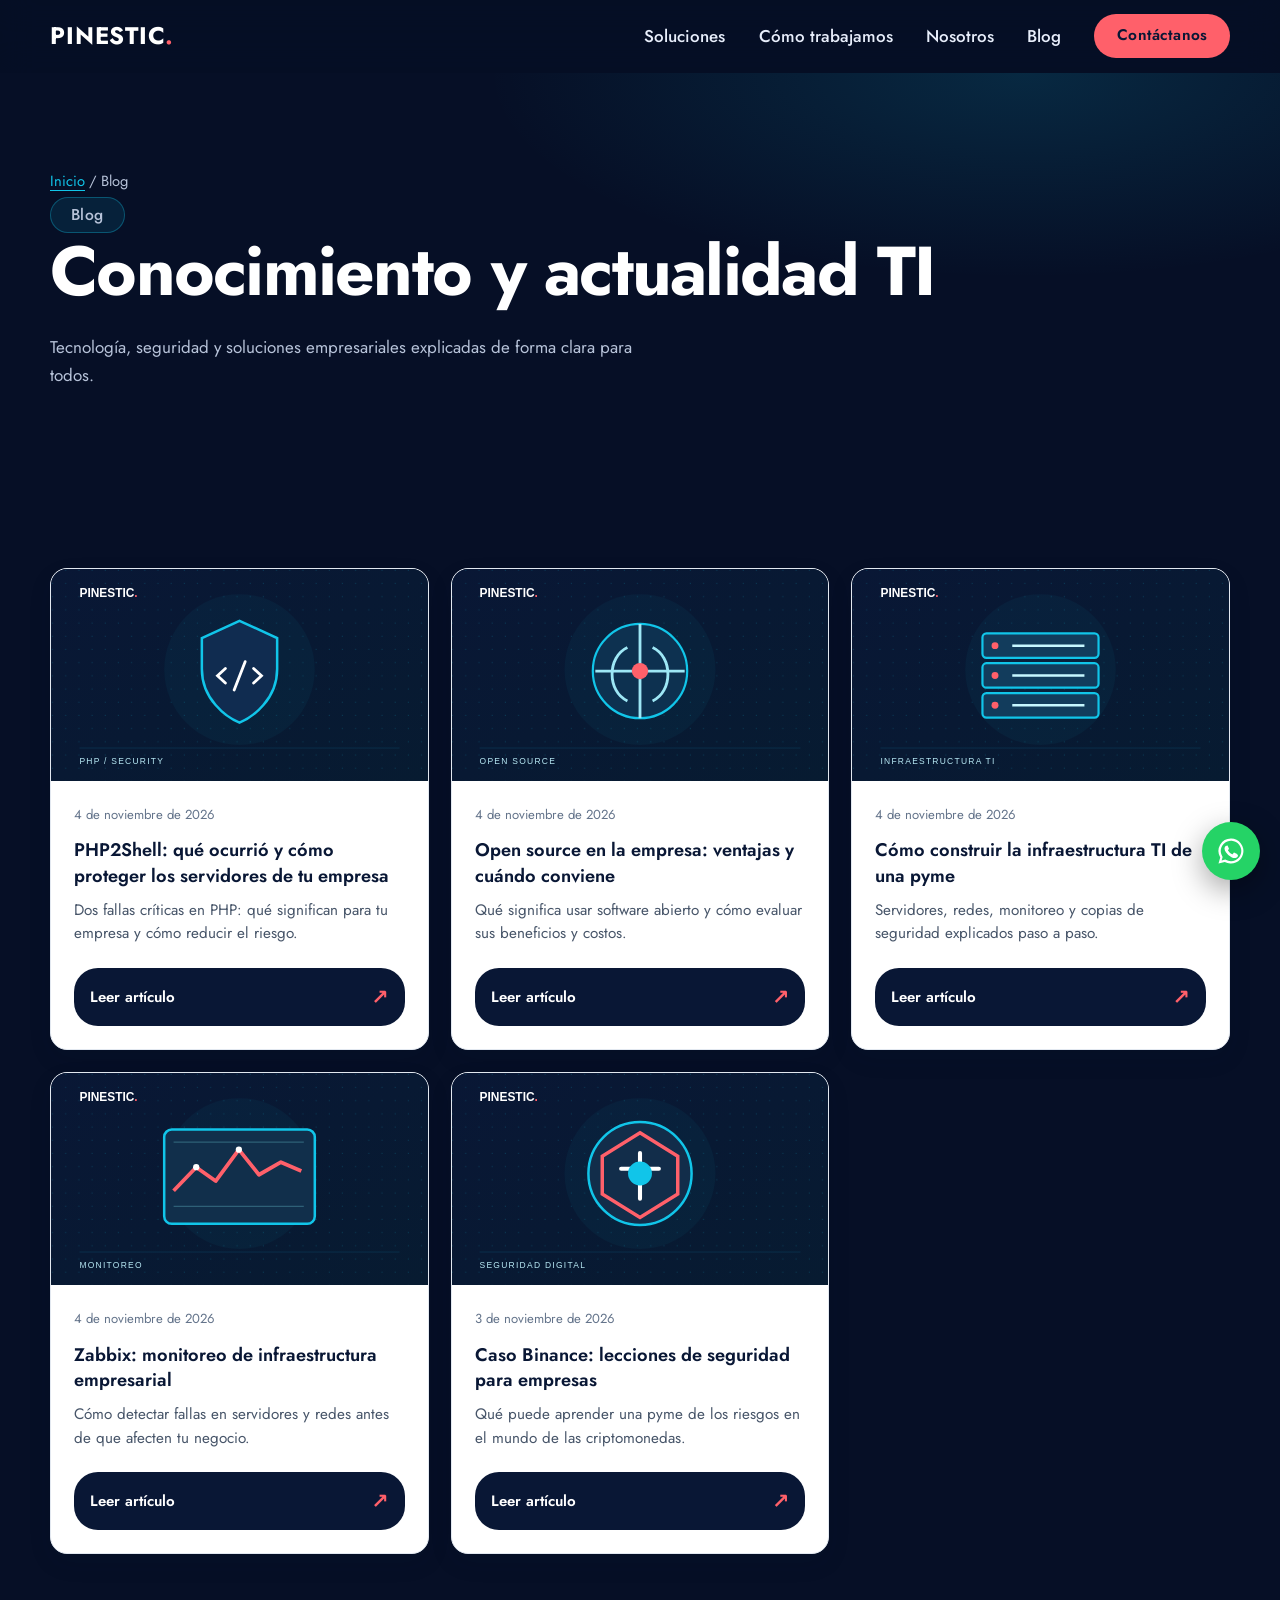
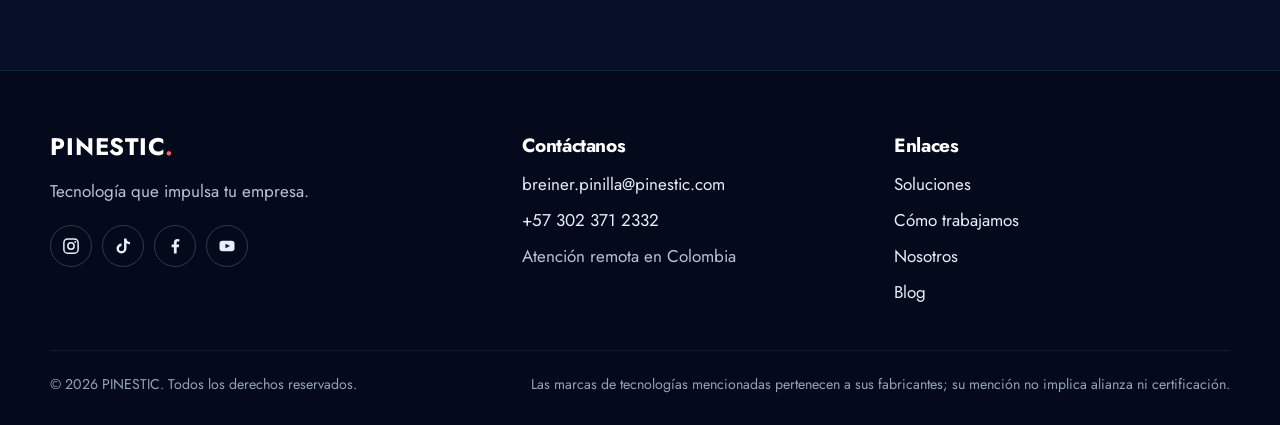
==== commit 837f6d57: "Add files via upload" ====
--- a/blog/index.html
+++ b/blog/index.html
@@ -75,39 +75,20 @@
     <div class="container">
       <p class="breadcrumb"><a href="/">Inicio</a> / Blog</p>
       <p class="pill">Blog</p>
-      <h1 id="blog-title">Alertas y guías para tu empresa</h1>
-      <p>Análisis de incidentes, alertas de seguridad y guías prácticas, explicados para quienes toman decisiones en una empresa.</p>
+      <h1 id="blog-title">Conocimiento y actualidad TI</h1>
+      <p>Tecnología, seguridad y soluciones empresariales explicadas de forma clara para todos.</p>
     </div>
   </section>
   <section class="section">
     <div class="container">
       <!-- NUEVA PUBLICACIÓN: copia un bloque <article> completo y pégalo AQUÍ, encima del más reciente -->
 <div class="post-grid">
-        <article class="glow-card post-card2" data-glow>
-          <p class="post-meta"><span class="tag">Guía</span><time datetime="2026-11-04">4 de noviembre de 2026</time></p>
-          <h3><a href="/blog/open-source-en-la-empresa/">Open source en la empresa: qué es, qué ventajas tiene y cuándo conviene</a></h3>
-          <p>Sin licencias por servidor no significa sin costo. Ventajas reales, mitos y cómo decidir si el código abierto le conviene a tu pyme.</p>
-          <a class="text-link" href="/blog/open-source-en-la-empresa/">Leer artículo</a>
-        </article>
-        <article class="glow-card post-card2" data-glow>
-          <p class="post-meta"><span class="tag">Guía</span><time datetime="2026-11-04">4 de noviembre de 2026</time></p>
-          <h3><a href="/blog/infraestructura-pyme-open-source/">Cómo armar la infraestructura de una pyme con herramientas open source</a></h3>
-          <p>Del virtualizador a los backups: una arquitectura completa con Proxmox, pfSense, Linux, Zabbix, Wazuh y GLPI, explicada capa por capa.</p>
-          <a class="text-link" href="/blog/infraestructura-pyme-open-source/">Leer artículo</a>
-        </article>
-        <article class="glow-card post-card2" data-glow>
-          <p class="post-meta"><span class="tag">Guía</span><time datetime="2026-11-04">4 de noviembre de 2026</time></p>
-          <h3><a href="/blog/que-es-zabbix/">Zabbix: qué es, cómo funciona y qué puede monitorear en tu empresa</a></h3>
-          <p>Servidores, switches, firewall, servicios y backups vigilados desde una sola consola. Qué es Zabbix y cómo sacarle provecho en una pyme.</p>
-          <a class="text-link" href="/blog/que-es-zabbix/">Leer artículo</a>
-        </article>
-        <article class="glow-card post-card2" data-glow>
-          <p class="post-meta"><span class="tag tag-alert">Alerta</span><time datetime="2026-11-03">3 de noviembre de 2026</time></p>
-          <h3><a href="/blog/caso-binance-lecciones-pymes/">Caso Binance: lo que una pyme puede aprender del mayor robo de criptomonedas registrado</a></h3>
-          <p>No hace falta mover millones para aprender de este incidente. Cuatro lecciones que aplican a cualquier empresa.</p>
-          <a class="text-link" href="/blog/caso-binance-lecciones-pymes/">Leer artículo</a>
-        </article>
-      </div>
+<article class="post-card2 blog-card"><a class="blog-card-cover" href="/blog/php2shell-seguridad-servidores/" aria-label="Leer PHP2Shell: qué ocurrió y cómo proteger los servidores de tu empresa"><img src="/img/blog/php2shell.svg" alt="Ilustración sobre PHP2Shell: qué ocurrió y cómo proteger los servidores de tu empresa" loading="lazy" width="1200" height="675"></a><div class="blog-card-content"><p class="post-meta"><time datetime="2026-11-04">4 de noviembre de 2026</time></p><h3><a href="/blog/php2shell-seguridad-servidores/">PHP2Shell: qué ocurrió y cómo proteger los servidores de tu empresa</a></h3><p class="blog-excerpt">Dos fallas críticas en PHP: qué significan para tu empresa y cómo reducir el riesgo.</p><a class="blog-read" href="/blog/php2shell-seguridad-servidores/">Leer artículo <span aria-hidden="true">↗</span></a></div></article>
+<article class="post-card2 blog-card"><a class="blog-card-cover" href="/blog/open-source-en-la-empresa/" aria-label="Leer Open source en la empresa: ventajas y cuándo conviene"><img src="/img/blog/opensource.svg" alt="Ilustración sobre Open source en la empresa: ventajas y cuándo conviene" loading="lazy" width="1200" height="675"></a><div class="blog-card-content"><p class="post-meta"><time datetime="2026-11-04">4 de noviembre de 2026</time></p><h3><a href="/blog/open-source-en-la-empresa/">Open source en la empresa: ventajas y cuándo conviene</a></h3><p class="blog-excerpt">Qué significa usar software abierto y cómo evaluar sus beneficios y costos.</p><a class="blog-read" href="/blog/open-source-en-la-empresa/">Leer artículo <span aria-hidden="true">↗</span></a></div></article>
+<article class="post-card2 blog-card"><a class="blog-card-cover" href="/blog/infraestructura-pyme-open-source/" aria-label="Leer Cómo construir la infraestructura TI de una pyme"><img src="/img/blog/infraestructura.svg" alt="Ilustración sobre Cómo construir la infraestructura TI de una pyme" loading="lazy" width="1200" height="675"></a><div class="blog-card-content"><p class="post-meta"><time datetime="2026-11-04">4 de noviembre de 2026</time></p><h3><a href="/blog/infraestructura-pyme-open-source/">Cómo construir la infraestructura TI de una pyme</a></h3><p class="blog-excerpt">Servidores, redes, monitoreo y copias de seguridad explicados paso a paso.</p><a class="blog-read" href="/blog/infraestructura-pyme-open-source/">Leer artículo <span aria-hidden="true">↗</span></a></div></article>
+<article class="post-card2 blog-card"><a class="blog-card-cover" href="/blog/que-es-zabbix/" aria-label="Leer Zabbix: monitoreo de infraestructura empresarial"><img src="/img/blog/zabbix.svg" alt="Ilustración sobre Zabbix: monitoreo de infraestructura empresarial" loading="lazy" width="1200" height="675"></a><div class="blog-card-content"><p class="post-meta"><time datetime="2026-11-04">4 de noviembre de 2026</time></p><h3><a href="/blog/que-es-zabbix/">Zabbix: monitoreo de infraestructura empresarial</a></h3><p class="blog-excerpt">Cómo detectar fallas en servidores y redes antes de que afecten tu negocio.</p><a class="blog-read" href="/blog/que-es-zabbix/">Leer artículo <span aria-hidden="true">↗</span></a></div></article>
+<article class="post-card2 blog-card"><a class="blog-card-cover" href="/blog/caso-binance-lecciones-pymes/" aria-label="Leer Caso Binance: lecciones de seguridad para empresas"><img src="/img/blog/binance.svg" alt="Ilustración sobre Caso Binance: lecciones de seguridad para empresas" loading="lazy" width="1200" height="675"></a><div class="blog-card-content"><p class="post-meta"><time datetime="2026-11-03">3 de noviembre de 2026</time></p><h3><a href="/blog/caso-binance-lecciones-pymes/">Caso Binance: lecciones de seguridad para empresas</a></h3><p class="blog-excerpt">Qué puede aprender una pyme de los riesgos en el mundo de las criptomonedas.</p><a class="blog-read" href="/blog/caso-binance-lecciones-pymes/">Leer artículo <span aria-hidden="true">↗</span></a></div></article>
+</div>
     </div>
   </section>
 </main>
--- a/styles.css
+++ b/styles.css
@@ -750,3 +750,25 @@
 .panel-zoom{box-shadow:0 2px 6px rgba(0,0,0,.25),0 40px 90px rgba(0,0,0,.5)}
 .light .panel-zoom{box-shadow:0 2px 6px rgba(9,23,53,.12),0 40px 80px rgba(9,23,53,.28)}
 .contact:not(.light) .faq-title{color:var(--white)}
+
+/* PINESTIC 2.0: tarjetas de blog con portadas y lectura clara */
+.post-grid{display:grid;grid-template-columns:repeat(3,minmax(0,1fr));gap:22px}
+.page-hero~.section .post-grid{grid-template-columns:repeat(3,minmax(0,1fr))}
+.blog-card{padding:0!important;overflow:hidden;background:#fff!important;color:#091735!important;border:1px solid #e2e8f0;border-radius:17px;box-shadow:0 9px 24px rgba(9,23,53,.08);display:flex;flex-direction:column;min-width:0;transition:transform .2s ease,box-shadow .2s ease}
+.blog-card:hover{transform:translateY(-3px);box-shadow:0 14px 30px rgba(9,23,53,.14)}
+.blog-card-cover{display:block;aspect-ratio:16/9;overflow:hidden;background:#091735}
+.blog-card-cover img{display:block;width:100%;height:100%;object-fit:cover;transition:transform .25s ease}
+.blog-card:hover .blog-card-cover img{transform:scale(1.025)}
+.blog-card-content{display:flex;flex-direction:column;flex:1;padding:23px}
+.blog-card .post-meta{font-size:.82rem;color:#64748b!important;margin:0 0 12px}
+.blog-card h3{font-size:1.14rem;line-height:1.38;margin:0 0 11px;color:#091735!important}
+.blog-card h3 a{color:#091735!important;text-decoration:none}
+.blog-card h3 a:hover{color:#00718b!important}
+.blog-card .blog-excerpt{font-size:.95rem;line-height:1.55;color:#475569!important;margin:0 0 22px;display:-webkit-box;-webkit-line-clamp:2;-webkit-box-orient:vertical;overflow:hidden}
+.blog-card .blog-read{display:flex;justify-content:space-between;align-items:center;margin-top:auto;padding:12px 16px;border-radius:24px;background:#091735;color:#fff!important;text-decoration:none;font-weight:600;font-size:.94rem}
+.blog-card .blog-read:hover{background:#103260;color:#fff!important}
+.blog-card .blog-read span{color:#ff606a;font-size:1.3rem}
+.panel-shot figcaption,.report figcaption{font-size:.76rem!important;opacity:.75;text-align:right!important;line-height:1.45;margin-top:8px!important}
+@media(max-width:980px){.post-grid,.page-hero~.section .post-grid{grid-template-columns:repeat(2,minmax(0,1fr))}}
+@media(max-width:650px){.post-grid,.page-hero~.section .post-grid{grid-template-columns:1fr}.blog-card-content{padding:20px}}
+@media(prefers-reduced-motion:reduce){.blog-card,.blog-card-cover img{transition:none}.blog-card:hover,.blog-card:hover img{transform:none}}
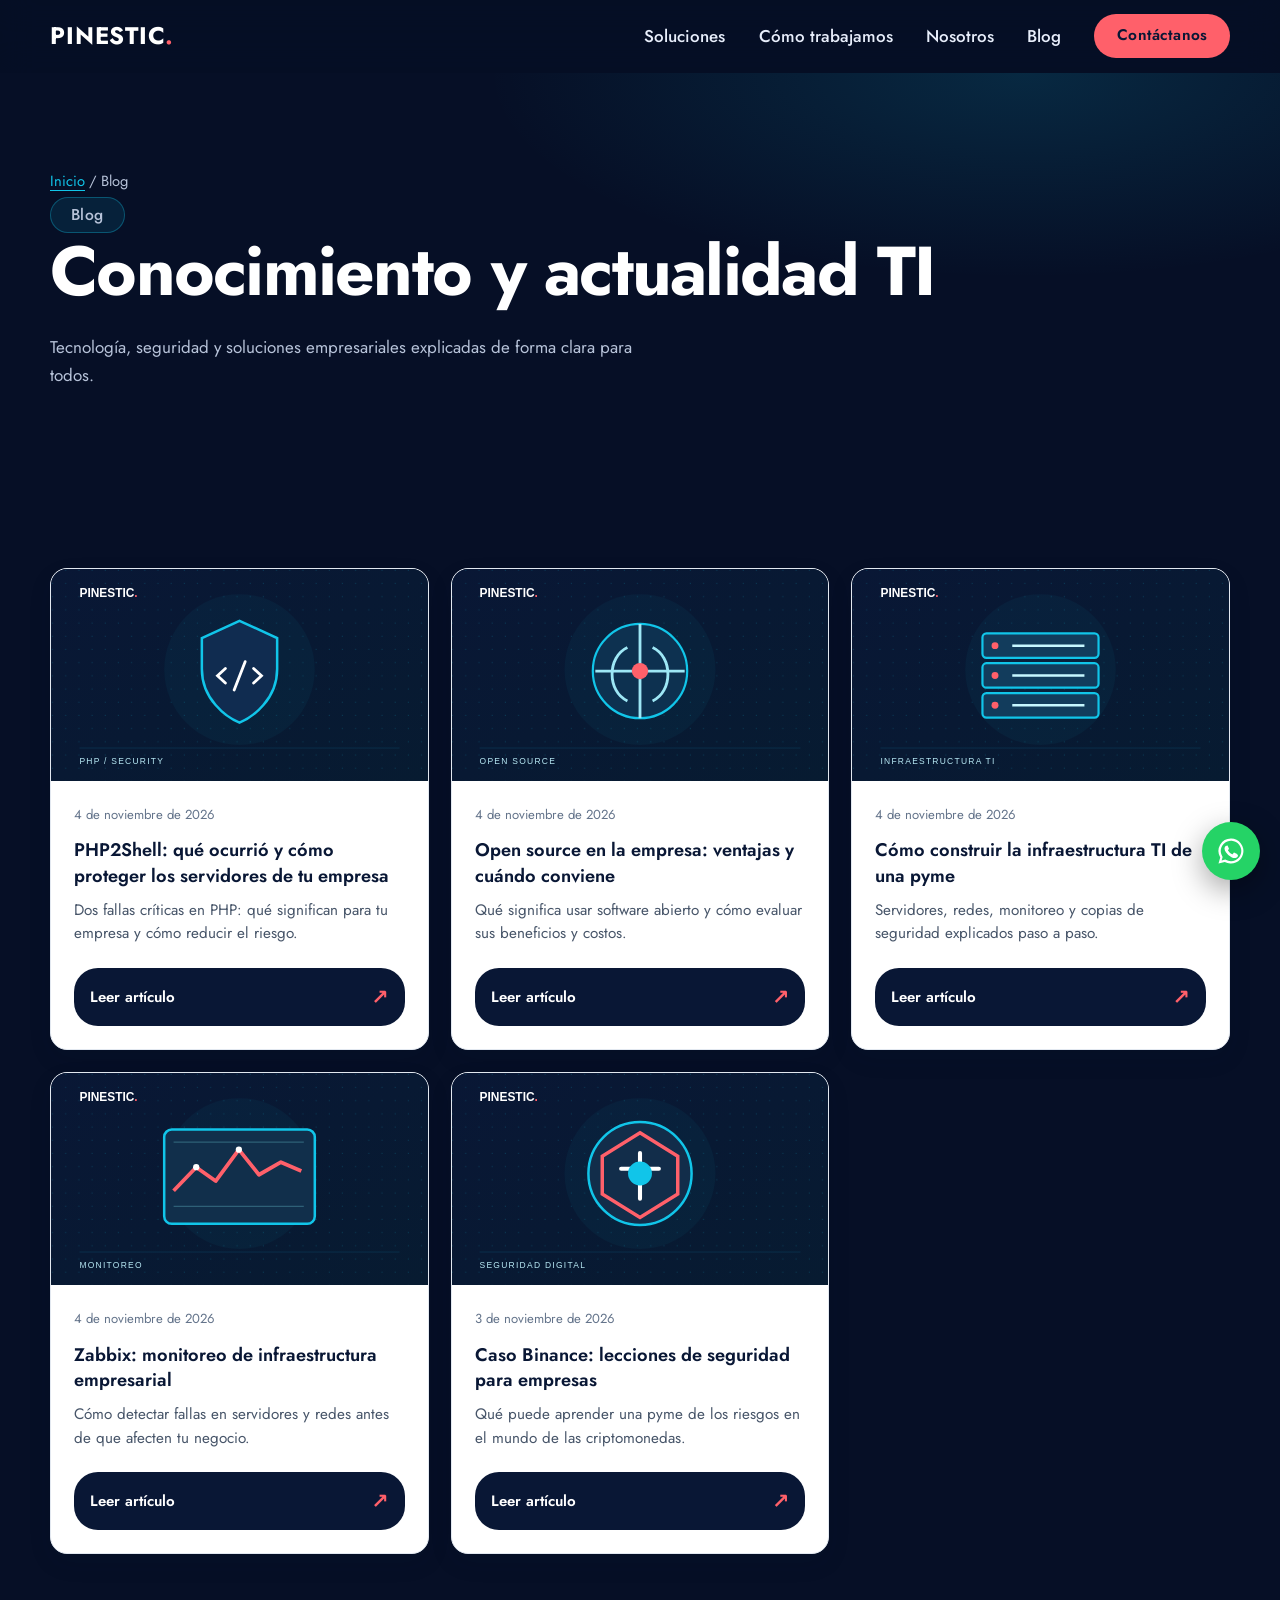
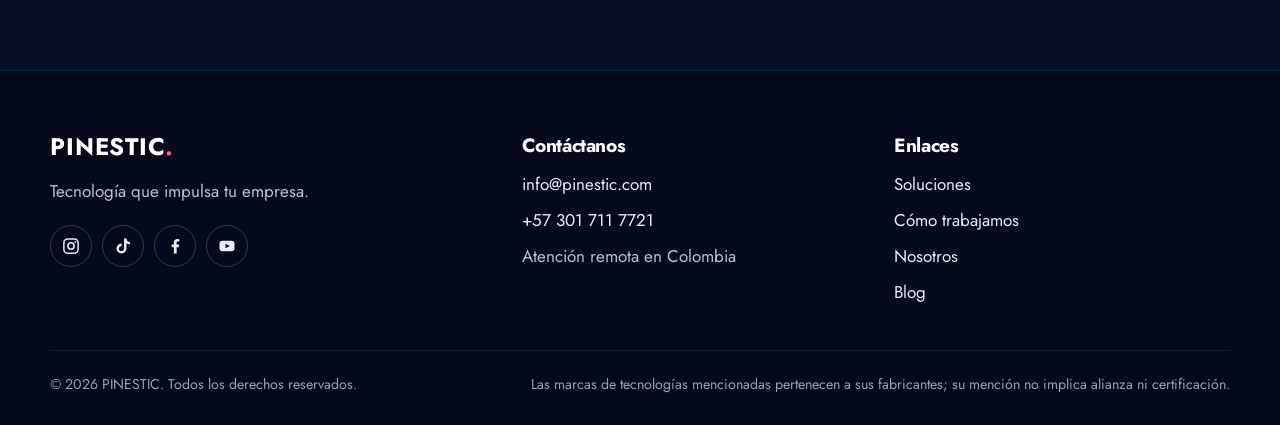
==== commit d5881cd2: "Add files via upload cambio de tel y correo" ====
--- a/blog/index.html
+++ b/blog/index.html
@@ -108,8 +108,8 @@
     <div>
       <h2 class="footer-h">Contáctanos</h2>
       <ul class="footer-list">
-        <li><a href="mailto:breiner.pinilla@pinestic.com">breiner.pinilla@pinestic.com</a></li>
-        <li><a href="tel:+573023712332">+57 302 371 2332</a></li>
+        <li><a href="mailto:info@pinestic.com">info@pinestic.com</a></li>
+        <li><a href="tel:+573017117721">+57 301 711 7721</a></li>
         <li>Atención remota en Colombia</li>
       </ul>
     </div>
@@ -125,7 +125,7 @@
   </div>
   <div class="container footer-base"><small>© <span data-year>2026</span> PINESTIC. Todos los derechos reservados.</small><small>Las marcas de tecnologías mencionadas pertenecen a sus fabricantes; su mención no implica alianza ni certificación.</small></div>
 </footer>
-<a class="wa-float" href="https://wa.me/573023712332?text=Hola%2C%20quiero%20informaci%C3%B3n%20sobre%20los%20servicios%20de%20PINESTIC" target="_blank" rel="noopener noreferrer" aria-label="Escribir a PINESTIC por WhatsApp"><svg aria-hidden="true"><use href="#i-wa"/></svg></a>
+<a class="wa-float" href="https://wa.me/573017117721?text=Hola%2C%20quiero%20informaci%C3%B3n%20sobre%20los%20servicios%20de%20PINESTIC" target="_blank" rel="noopener noreferrer" aria-label="Escribir a PINESTIC por WhatsApp"><svg aria-hidden="true"><use href="#i-wa"/></svg></a>
 
 </body>
 </html>
--- a/styles.css
+++ b/styles.css
@@ -551,7 +551,7 @@
 .doc-tag{font-size:.75rem;font-weight:600;padding:3px 10px;border-radius:999px;border:1px solid rgba(9,23,53,.25);color:rgba(9,23,53,.7)}
 .doc-title{margin:16px 0 12px;font-size:1.3rem;font-weight:700;line-height:1.25;color:var(--navy)}
 .doc-meta{display:grid;grid-template-columns:1.4fr 1fr .8fr;gap:10px;margin:0 0 18px;padding:12px 14px;border-radius:8px;background:#eef3fa}
-.doc-meta dt{font-size:.7rem;font-weight:600;color:rgba(9,23,53,.55)}
+.doc-meta dt{font-size:.7rem;font-weight:600;color:#465572}
 .doc-meta dd{margin:0;font-size:.84rem;font-weight:500;color:var(--navy)}
 .doc-score{display:grid;grid-template-columns:110px 1fr;gap:20px;align-items:center;margin-bottom:18px}
 .donut{position:relative;width:110px;height:110px}
@@ -772,3 +772,8 @@
 @media(max-width:980px){.post-grid,.page-hero~.section .post-grid{grid-template-columns:repeat(2,minmax(0,1fr))}}
 @media(max-width:650px){.post-grid,.page-hero~.section .post-grid{grid-template-columns:1fr}.blog-card-content{padding:20px}}
 @media(prefers-reduced-motion:reduce){.blog-card,.blog-card-cover img{transition:none}.blog-card:hover,.blog-card:hover img{transform:none}}
+
+/* Recorrido movil: mas espacio de lectura por estacion; escritorio intacto. */
+@media (max-width:760px){
+  .tour:not(.tour-static){height:calc(var(--stops) * 105svh + 30svh)}
+}
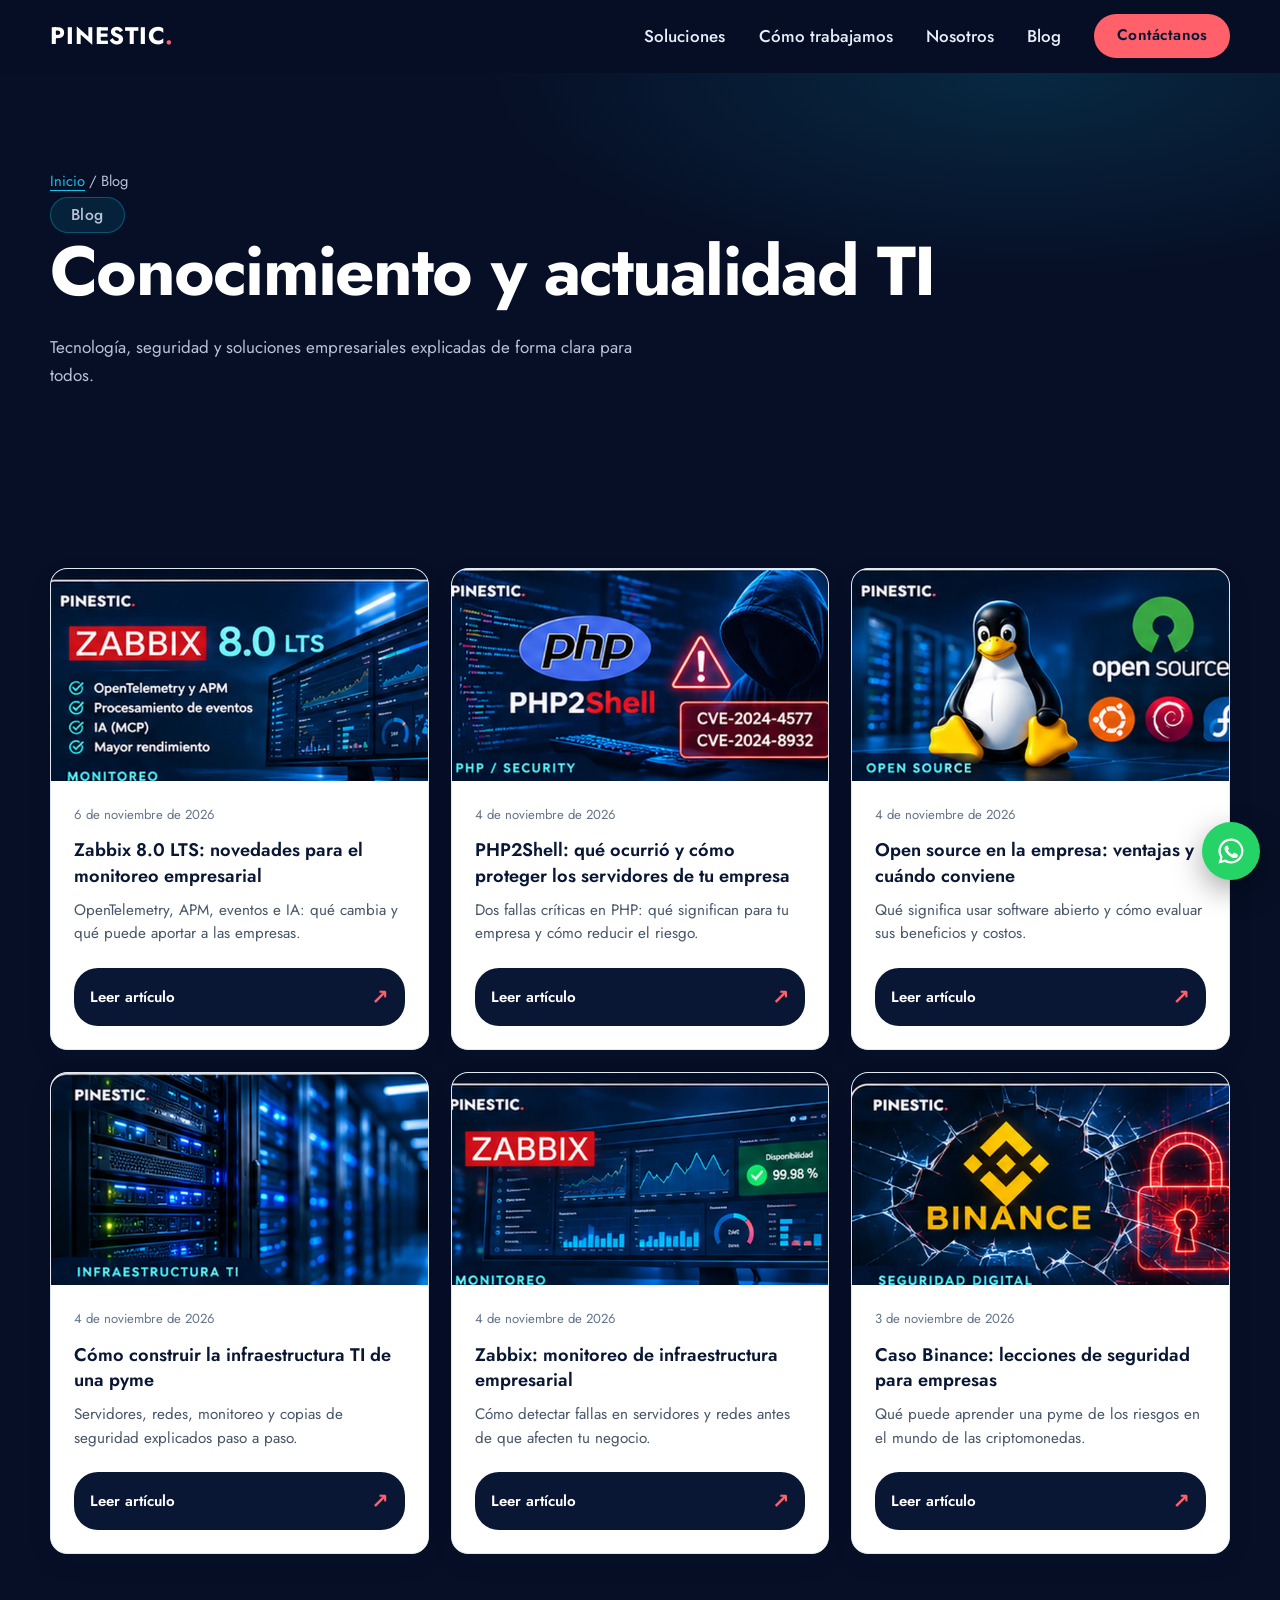
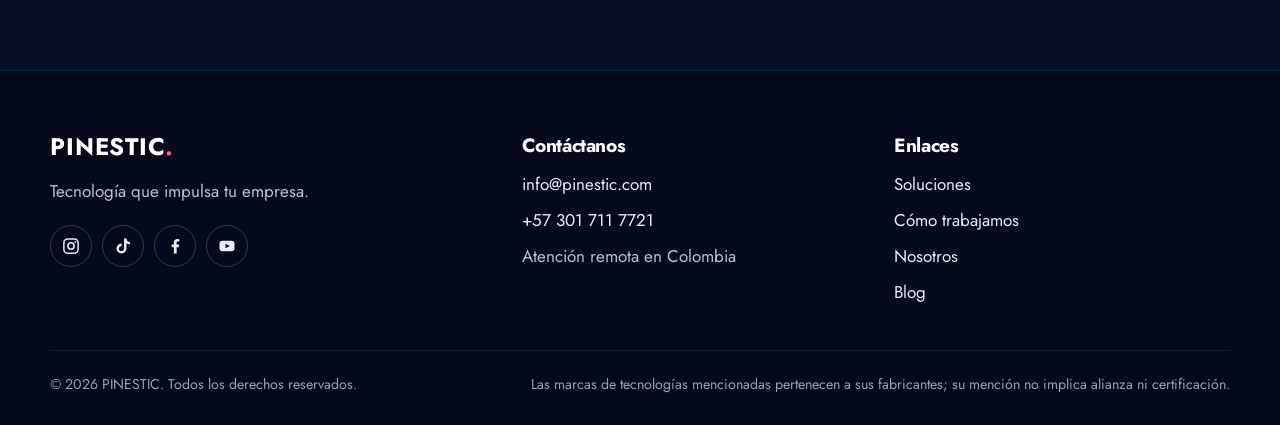
==== commit f1cd91c1: "Add files via upload" ====
--- a/blog/index.html
+++ b/blog/index.html
@@ -83,11 +83,13 @@
     <div class="container">
       <!-- NUEVA PUBLICACIÓN: copia un bloque <article> completo y pégalo AQUÍ, encima del más reciente -->
 <div class="post-grid">
-<article class="post-card2 blog-card"><a class="blog-card-cover" href="/blog/php2shell-seguridad-servidores/" aria-label="Leer PHP2Shell: qué ocurrió y cómo proteger los servidores de tu empresa"><img src="/img/blog/php2shell.svg" alt="Ilustración sobre PHP2Shell: qué ocurrió y cómo proteger los servidores de tu empresa" loading="lazy" width="1200" height="675"></a><div class="blog-card-content"><p class="post-meta"><time datetime="2026-11-04">4 de noviembre de 2026</time></p><h3><a href="/blog/php2shell-seguridad-servidores/">PHP2Shell: qué ocurrió y cómo proteger los servidores de tu empresa</a></h3><p class="blog-excerpt">Dos fallas críticas en PHP: qué significan para tu empresa y cómo reducir el riesgo.</p><a class="blog-read" href="/blog/php2shell-seguridad-servidores/">Leer artículo <span aria-hidden="true">↗</span></a></div></article>
-<article class="post-card2 blog-card"><a class="blog-card-cover" href="/blog/open-source-en-la-empresa/" aria-label="Leer Open source en la empresa: ventajas y cuándo conviene"><img src="/img/blog/opensource.svg" alt="Ilustración sobre Open source en la empresa: ventajas y cuándo conviene" loading="lazy" width="1200" height="675"></a><div class="blog-card-content"><p class="post-meta"><time datetime="2026-11-04">4 de noviembre de 2026</time></p><h3><a href="/blog/open-source-en-la-empresa/">Open source en la empresa: ventajas y cuándo conviene</a></h3><p class="blog-excerpt">Qué significa usar software abierto y cómo evaluar sus beneficios y costos.</p><a class="blog-read" href="/blog/open-source-en-la-empresa/">Leer artículo <span aria-hidden="true">↗</span></a></div></article>
-<article class="post-card2 blog-card"><a class="blog-card-cover" href="/blog/infraestructura-pyme-open-source/" aria-label="Leer Cómo construir la infraestructura TI de una pyme"><img src="/img/blog/infraestructura.svg" alt="Ilustración sobre Cómo construir la infraestructura TI de una pyme" loading="lazy" width="1200" height="675"></a><div class="blog-card-content"><p class="post-meta"><time datetime="2026-11-04">4 de noviembre de 2026</time></p><h3><a href="/blog/infraestructura-pyme-open-source/">Cómo construir la infraestructura TI de una pyme</a></h3><p class="blog-excerpt">Servidores, redes, monitoreo y copias de seguridad explicados paso a paso.</p><a class="blog-read" href="/blog/infraestructura-pyme-open-source/">Leer artículo <span aria-hidden="true">↗</span></a></div></article>
-<article class="post-card2 blog-card"><a class="blog-card-cover" href="/blog/que-es-zabbix/" aria-label="Leer Zabbix: monitoreo de infraestructura empresarial"><img src="/img/blog/zabbix.svg" alt="Ilustración sobre Zabbix: monitoreo de infraestructura empresarial" loading="lazy" width="1200" height="675"></a><div class="blog-card-content"><p class="post-meta"><time datetime="2026-11-04">4 de noviembre de 2026</time></p><h3><a href="/blog/que-es-zabbix/">Zabbix: monitoreo de infraestructura empresarial</a></h3><p class="blog-excerpt">Cómo detectar fallas en servidores y redes antes de que afecten tu negocio.</p><a class="blog-read" href="/blog/que-es-zabbix/">Leer artículo <span aria-hidden="true">↗</span></a></div></article>
-<article class="post-card2 blog-card"><a class="blog-card-cover" href="/blog/caso-binance-lecciones-pymes/" aria-label="Leer Caso Binance: lecciones de seguridad para empresas"><img src="/img/blog/binance.svg" alt="Ilustración sobre Caso Binance: lecciones de seguridad para empresas" loading="lazy" width="1200" height="675"></a><div class="blog-card-content"><p class="post-meta"><time datetime="2026-11-03">3 de noviembre de 2026</time></p><h3><a href="/blog/caso-binance-lecciones-pymes/">Caso Binance: lecciones de seguridad para empresas</a></h3><p class="blog-excerpt">Qué puede aprender una pyme de los riesgos en el mundo de las criptomonedas.</p><a class="blog-read" href="/blog/caso-binance-lecciones-pymes/">Leer artículo <span aria-hidden="true">↗</span></a></div></article>
+<article class="post-card2 blog-card"><a class="blog-card-cover" href="/blog/zabbix-8-0-lts/" aria-label="Leer Zabbix 8.0 LTS: novedades para el monitoreo empresarial"><img src="/img/blog/zabbix-8-0-lts.webp" alt="Portada del artículo Zabbix 8.0 LTS sobre monitoreo y observabilidad empresarial" loading="lazy" width="1200" height="675"></a><div class="blog-card-content"><p class="post-meta"><time datetime="2026-11-06">6 de noviembre de 2026</time></p><h3><a href="/blog/zabbix-8-0-lts/">Zabbix 8.0 LTS: novedades para el monitoreo empresarial</a></h3><p class="blog-excerpt">OpenTelemetry, APM, eventos e IA: qué cambia y qué puede aportar a las empresas.</p><a class="blog-read" href="/blog/zabbix-8-0-lts/">Leer artículo <span aria-hidden="true">↗</span></a></div></article>
+
+<article class="post-card2 blog-card"><a class="blog-card-cover" href="/blog/php2shell-seguridad-servidores/" aria-label="Leer PHP2Shell: qué ocurrió y cómo proteger los servidores de tu empresa"><img src="/img/blog/php2shell.webp" alt="Ilustración sobre PHP2Shell: qué ocurrió y cómo proteger los servidores de tu empresa" loading="lazy" width="1200" height="675"></a><div class="blog-card-content"><p class="post-meta"><time datetime="2026-11-04">4 de noviembre de 2026</time></p><h3><a href="/blog/php2shell-seguridad-servidores/">PHP2Shell: qué ocurrió y cómo proteger los servidores de tu empresa</a></h3><p class="blog-excerpt">Dos fallas críticas en PHP: qué significan para tu empresa y cómo reducir el riesgo.</p><a class="blog-read" href="/blog/php2shell-seguridad-servidores/">Leer artículo <span aria-hidden="true">↗</span></a></div></article>
+<article class="post-card2 blog-card"><a class="blog-card-cover" href="/blog/open-source-en-la-empresa/" aria-label="Leer Open source en la empresa: ventajas y cuándo conviene"><img src="/img/blog/opensource.webp" alt="Ilustración sobre Open source en la empresa: ventajas y cuándo conviene" loading="lazy" width="1200" height="675"></a><div class="blog-card-content"><p class="post-meta"><time datetime="2026-11-04">4 de noviembre de 2026</time></p><h3><a href="/blog/open-source-en-la-empresa/">Open source en la empresa: ventajas y cuándo conviene</a></h3><p class="blog-excerpt">Qué significa usar software abierto y cómo evaluar sus beneficios y costos.</p><a class="blog-read" href="/blog/open-source-en-la-empresa/">Leer artículo <span aria-hidden="true">↗</span></a></div></article>
+<article class="post-card2 blog-card"><a class="blog-card-cover" href="/blog/infraestructura-pyme-open-source/" aria-label="Leer Cómo construir la infraestructura TI de una pyme"><img src="/img/blog/infraestructura.webp" alt="Ilustración sobre Cómo construir la infraestructura TI de una pyme" loading="lazy" width="1200" height="675"></a><div class="blog-card-content"><p class="post-meta"><time datetime="2026-11-04">4 de noviembre de 2026</time></p><h3><a href="/blog/infraestructura-pyme-open-source/">Cómo construir la infraestructura TI de una pyme</a></h3><p class="blog-excerpt">Servidores, redes, monitoreo y copias de seguridad explicados paso a paso.</p><a class="blog-read" href="/blog/infraestructura-pyme-open-source/">Leer artículo <span aria-hidden="true">↗</span></a></div></article>
+<article class="post-card2 blog-card"><a class="blog-card-cover" href="/blog/que-es-zabbix/" aria-label="Leer Zabbix: monitoreo de infraestructura empresarial"><img src="/img/blog/zabbix.webp" alt="Ilustración sobre Zabbix: monitoreo de infraestructura empresarial" loading="lazy" width="1200" height="675"></a><div class="blog-card-content"><p class="post-meta"><time datetime="2026-11-04">4 de noviembre de 2026</time></p><h3><a href="/blog/que-es-zabbix/">Zabbix: monitoreo de infraestructura empresarial</a></h3><p class="blog-excerpt">Cómo detectar fallas en servidores y redes antes de que afecten tu negocio.</p><a class="blog-read" href="/blog/que-es-zabbix/">Leer artículo <span aria-hidden="true">↗</span></a></div></article>
+<article class="post-card2 blog-card"><a class="blog-card-cover" href="/blog/caso-binance-lecciones-pymes/" aria-label="Leer Caso Binance: lecciones de seguridad para empresas"><img src="/img/blog/binance.webp" alt="Ilustración sobre Caso Binance: lecciones de seguridad para empresas" loading="lazy" width="1200" height="675"></a><div class="blog-card-content"><p class="post-meta"><time datetime="2026-11-03">3 de noviembre de 2026</time></p><h3><a href="/blog/caso-binance-lecciones-pymes/">Caso Binance: lecciones de seguridad para empresas</a></h3><p class="blog-excerpt">Qué puede aprender una pyme de los riesgos en el mundo de las criptomonedas.</p><a class="blog-read" href="/blog/caso-binance-lecciones-pymes/">Leer artículo <span aria-hidden="true">↗</span></a></div></article>
 </div>
     </div>
   </section>
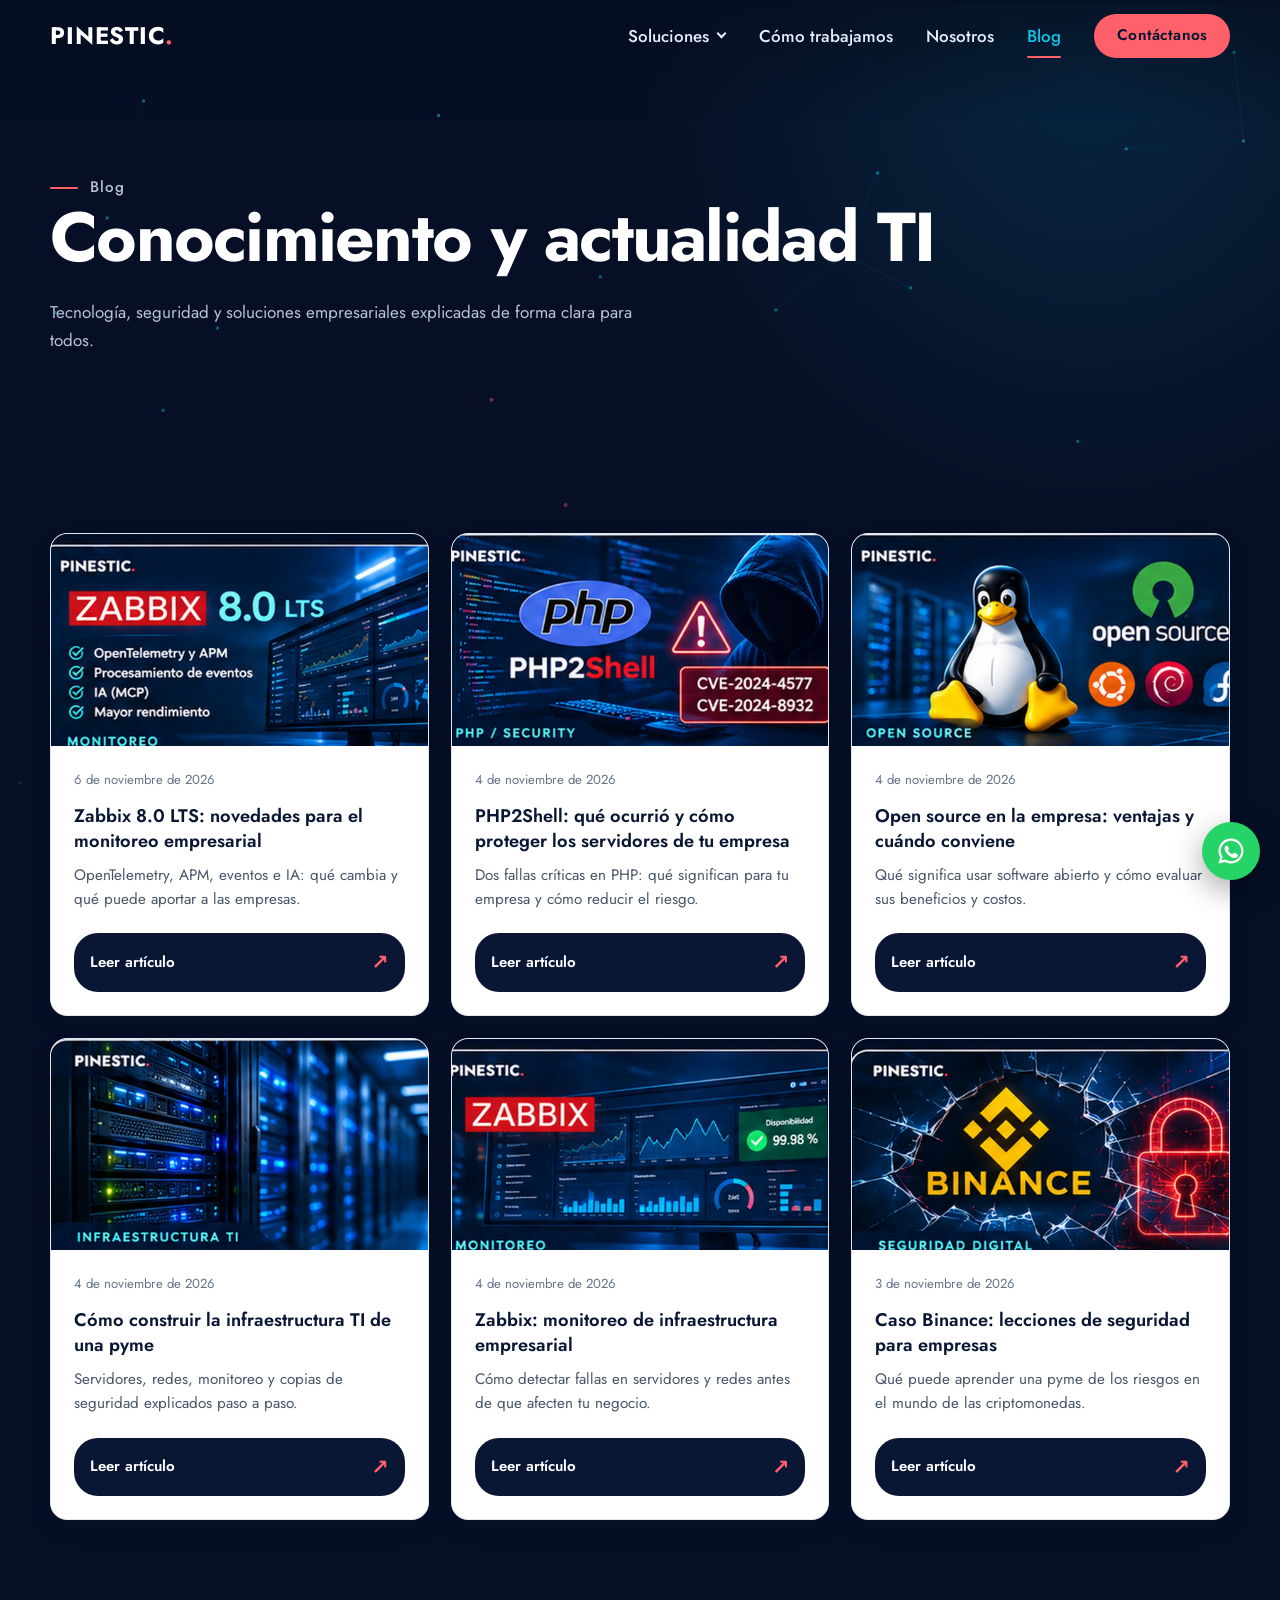
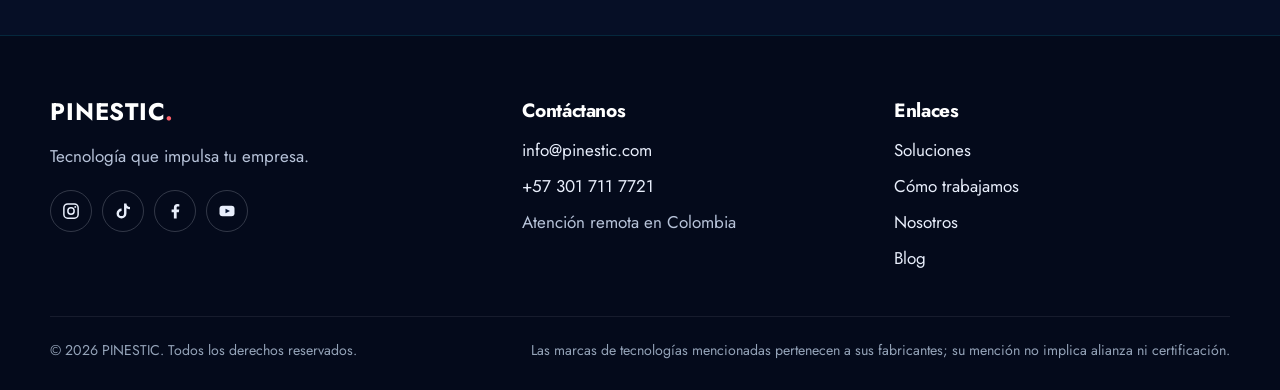
==== commit 88eef867: "Actualiza portafolio PINESTIC y corrige imagenes de articulos" ====
--- a/blog/index.html
+++ b/blog/index.html
@@ -61,7 +61,18 @@
       <span class="nav-toggle-bars" aria-hidden="true"></span><span class="sr-only">Abrir menú</span>
     </button>
     <nav class="main-nav" id="menu" aria-label="Navegación principal" data-nav>
-      <a href="/#servicios">Soluciones</a>
+      <div class="nav-group" data-subnav>
+        <button class="nav-sub-toggle" type="button" aria-expanded="false" aria-controls="sub-soluciones">Soluciones</button>
+        <ul class="nav-sub" id="sub-soluciones">
+          <li><a href="/soluciones/infraestructura/"><strong>Infraestructura TI</strong><span>Monitoreo, virtualización y servidores</span></a></li>
+          <li><a href="/soluciones/ciberseguridad/"><strong>Ciberseguridad</strong><span>SIEM, hardening y evaluaciones</span></a></li>
+          <li><a href="/soluciones/redes-y-continuidad/"><strong>Redes y continuidad</strong><span>Firewall y backups</span></a></li>
+          <li class="nav-sub-label" aria-hidden="true">Plataformas</li>
+          <li><a href="/plataformas/zabbix/"><strong>Conoce Zabbix</strong><span>Monitoreo de infraestructura</span></a></li>
+          <li><a href="/plataformas/wazuh/"><strong>Conoce Wazuh</strong><span>SIEM y seguridad de servidores</span></a></li>
+          <li class="nav-sub-all"><a href="/#servicios">Ver todas las soluciones</a></li>
+        </ul>
+      </div>
       <a href="/#metodologia">Cómo trabajamos</a>
       <a href="/#nosotros">Nosotros</a>
       <a href="/blog/">Blog</a>
@@ -71,9 +82,10 @@
 </header>
 
 <main id="contenido">
+<div class="blog-main">
+  <div class="plexus-wrap" aria-hidden="true"><canvas class="plexus" data-plexus data-tone="cyan"></canvas></div>
   <section class="page-hero" aria-labelledby="blog-title">
     <div class="container">
-      <p class="breadcrumb"><a href="/">Inicio</a> / Blog</p>
       <p class="pill">Blog</p>
       <h1 id="blog-title">Conocimiento y actualidad TI</h1>
       <p>Tecnología, seguridad y soluciones empresariales explicadas de forma clara para todos.</p>
@@ -93,6 +105,7 @@
 </div>
     </div>
   </section>
+</div>
 </main>
 
 <footer class="site-footer">
--- a/styles.css
+++ b/styles.css
@@ -777,3 +777,282 @@
 @media (max-width:760px){
   .tour:not(.tour-static){height:calc(var(--stops) * 105svh + 30svh)}
 }
+
+/* Panel de monitoreo: dos imágenes que se alternan con un fundido */
+.panel-slides{display:grid;aspect-ratio:16/9;background:#001f42}
+.panel-slide{grid-area:1/1;width:100%;height:100%!important;object-fit:cover;object-position:left top;opacity:0;transition:opacity 1s var(--ease)}
+.panel-slide.is-active{opacity:1}
+.panel-tag{position:absolute;left:14px;bottom:14px;padding:4px 12px;border-radius:999px;background:rgba(6,15,38,.8);color:var(--white);font-size:.8rem;font-weight:500;letter-spacing:.02em}
+@media (prefers-reduced-motion:reduce){.panel-slide{transition:none}}
+
+/* Etiquetas de sección: texto con línea, sin cápsula */
+.pill,.pill-small,.pill-coral,.light .pill,.light .contact-panel .pill{display:inline-flex;align-items:center;gap:12px;padding:0;border:0;border-radius:0;background:none;font-size:.95rem;font-weight:500;letter-spacing:.06em;line-height:1.4;color:var(--cyan)}
+.light .pill{color:var(--cyan-ink)}
+.pill::before,.section-title .pill::after,.tour-intro .pill::after,.tech-strip .pill::after{content:"";flex:none;width:28px;height:2px;border-radius:2px;background:var(--coral)}
+
+/* ===== Menú: desplegable de Soluciones ===== */
+.nav-group{position:relative}
+.nav-sub-toggle{display:inline-flex;align-items:center;gap:9px;padding:0;border:0;background:none;font:inherit;font-weight:500;color:var(--on-dark);cursor:pointer;transition:color .2s}
+.nav-sub-toggle::after{content:"";width:7px;height:7px;border-right:2px solid currentColor;border-bottom:2px solid currentColor;transform:translateY(-2px) rotate(45deg);transition:transform .2s var(--ease)}
+.nav-sub-toggle:hover,.nav-sub-toggle[aria-expanded="true"]{color:var(--cyan)}
+.nav-sub-toggle[aria-expanded="true"]::after{transform:translateY(2px) rotate(225deg)}
+.nav-sub{display:none;position:absolute;top:calc(100% + 20px);left:-18px;z-index:5;min-width:310px;margin:0;padding:10px;list-style:none;border-radius:14px;border:1px solid var(--line);background:rgba(9,23,53,.98);box-shadow:0 24px 50px rgba(0,0,0,.45)}
+.nav-sub::before{content:"";position:absolute;left:0;right:0;top:-22px;height:22px}
+.nav-group.is-open .nav-sub{display:block}
+.main-nav .nav-sub a{display:block;padding:10px 12px;border:0;border-radius:10px;font-size:1rem;text-decoration:none;color:var(--on-dark)}
+.main-nav .nav-sub a:hover{background:rgba(17,197,233,.09);color:var(--on-dark)}
+.nav-sub strong{display:block;font-weight:600;color:var(--white)}
+.nav-sub span{display:block;font-size:.88rem;line-height:1.4;color:var(--on-dark-soft)}
+.nav-sub-all{margin-top:6px;padding-top:6px;border-top:1px solid var(--line)}
+.main-nav .nav-sub-all a,.main-nav .nav-sub-all a:hover{font-size:.94rem;font-weight:500;color:var(--cyan)}
+@media (hover:hover) and (min-width:781px){.nav-group:hover .nav-sub{display:block}}
+@media (max-width:780px){
+  .main-nav{max-height:calc(100svh - var(--header-h));overflow-y:auto}
+  .nav-sub-toggle{width:100%;justify-content:space-between;padding:14px 0;border-bottom:1px solid rgba(232,238,251,.08);font-size:1.05rem}
+  .nav-sub{position:static;min-width:0;padding:4px 0 8px 14px;border:0;border-radius:0;background:none;box-shadow:none}
+  .nav-sub::before{display:none}
+  .main-nav .nav-sub a{padding:10px 0;border-radius:0}
+  .main-nav .nav-sub a:hover{background:none}
+  .nav-sub-all{border-top:0;margin-top:0;padding-top:0}
+}
+
+/* ===== Soluciones: tarjetas por línea y páginas de detalle ===== */
+.line-card .card-list{margin-bottom:22px}
+.card-grid.cols-2{grid-template-columns:repeat(2,minmax(0,1fr))}
+.sol-hero h1{font-size:clamp(2.2rem,4.6vw,3.6rem);max-width:22ch;margin-top:6px}
+.sol-logos{margin-top:30px;max-width:640px}
+.sol-title{font-size:1.45rem;margin-bottom:10px}
+.light .sol-title{color:var(--navy)}
+.sol-sub{margin:10px 0 0;font-size:.92rem;font-weight:600;color:var(--navy)!important}
+.sol-card .card-list{margin-bottom:18px}
+.sol-note{margin:0 0 22px;padding-left:12px;border-left:2px solid var(--coral);font-size:.9rem;line-height:1.5;color:rgba(9,23,53,.68)!important}
+.sol-support{max-width:70ch;margin:40px auto 0;text-align:center;color:var(--ink-soft)}
+.sol-others{display:flex;flex-wrap:wrap;align-items:center;justify-content:center;gap:10px 28px;margin-top:36px}
+.sol-others p{margin:0;color:var(--on-dark-soft)}
+@media (max-width:780px){.card-grid.cols-2{grid-template-columns:1fr}}
+
+/* Sección actual en el menú (reemplaza la ruta de navegación) */
+.main-nav a[aria-current="page"]:not(.button),.nav-sub-toggle.is-current{position:relative;color:var(--cyan)}
+.main-nav a[aria-current="page"]:not(.button)::after,.nav-sub-toggle.is-current::before{content:"";position:absolute;left:0;right:0;bottom:-8px;height:2px;border-radius:2px;background:var(--coral)}
+.nav-sub-toggle.is-current::before{right:16px}
+.main-nav .nav-sub a[aria-current="page"]{background:rgba(17,197,233,.1)}
+.main-nav .nav-sub a[aria-current="page"]::after{display:none}
+.main-nav .nav-sub a[aria-current="page"] strong{color:var(--cyan)}
+@media (max-width:780px){
+  .main-nav a[aria-current="page"]:not(.button)::after,.nav-sub-toggle.is-current::before{left:-20px;right:auto;top:50%;bottom:auto;width:3px;height:22px;transform:translateY(-50%)}
+  .main-nav .nav-sub a[aria-current="page"]{background:none}
+}
+
+/* La hoja decorativa del informe no debe generar desplazamiento lateral en móvil */
+#nosotros{overflow:hidden}
+
+/* =====================================================================
+   INICIO: anillo 3D de soluciones detrás del título
+   ===================================================================== */
+.hr{--hr-act:var(--coral);position:relative;isolation:isolate;overflow:hidden;height:100svh;min-height:640px;margin-top:calc(-1 * var(--header-h));background:var(--navy-deep);color:var(--white)}
+.hr-bgs{position:absolute;inset:0;z-index:0}
+.hr-bg{position:absolute;inset:-6%;opacity:0;transition:opacity 1.2s}
+.hr-bg.is-on{opacity:1}
+.hr-bg img{width:100%;height:100%;object-fit:cover;filter:blur(16px) saturate(.9) brightness(.32);transform:scale(1.1)}
+.hr-stage{position:absolute;inset:0;z-index:1;perspective:1700px;perspective-origin:50% 42%}
+.hr-ring{position:absolute;left:50%;top:52%;width:0;height:0;transform-style:preserve-3d}
+.hr-card{position:absolute;left:calc(var(--hr-w,640px) / -2);top:calc(var(--hr-w,640px) * -.28);width:var(--hr-w,640px);aspect-ratio:16/9;border-radius:18px;overflow:hidden;background:#000;border:1px solid rgba(255,255,255,.14);box-shadow:0 40px 90px -30px rgba(0,0,0,.9);will-change:transform,filter,opacity}
+.hr-card img{display:block;width:100%;height:100%;object-fit:cover;object-position:left top}
+.hr-card::after{content:"";position:absolute;inset:0;pointer-events:none;background:linear-gradient(105deg,transparent 35%,rgba(255,255,255,.16) 50%,transparent 65%);transform:translateX(-120%)}
+.hr-card.is-front{border-color:color-mix(in srgb,var(--hr-c) 70%,transparent);box-shadow:0 0 0 1px color-mix(in srgb,var(--hr-c) 50%,transparent),0 50px 110px -30px color-mix(in srgb,var(--hr-c) 55%,transparent)}
+.hr-card.is-front::after{animation:hrSheen 2.6s .5s ease-in-out}
+@keyframes hrSheen{to{transform:translateX(120%)}}
+.hr-tag{position:absolute;left:14px;top:14px;padding:4px 12px;border-radius:999px;background:rgba(5,12,29,.85);font:500 .76rem var(--mono);letter-spacing:.12em;text-transform:uppercase;color:var(--hr-c)}
+.hr-veil{position:absolute;inset:0;z-index:2;pointer-events:none;background:radial-gradient(60% 46% at 50% 44%,rgba(5,12,29,.82) 0%,rgba(5,12,29,.6) 45%,rgba(5,12,29,.15) 80%),linear-gradient(180deg,rgba(5,12,29,.85) 0%,transparent 22%,transparent 62%,rgba(5,12,29,.95) 100%),radial-gradient(45% 35% at 50% 62%,color-mix(in srgb,var(--hr-act) 22%,transparent),transparent 70%)}
+.hr-scan{position:absolute;inset:0;z-index:2;pointer-events:none;background:repeating-linear-gradient(0deg,rgba(255,255,255,.03) 0 1px,transparent 1px 4px);mix-blend-mode:overlay}
+.hr-net{position:absolute;inset:0;z-index:2;width:100%;height:100%;pointer-events:none}
+.hr-copy{position:absolute;z-index:5;left:50%;top:calc(44% + var(--header-h) / 3);transform:translate(-50%,-50%);width:min(900px,92vw);text-align:center}
+.hr-copy .pill::after{content:"";flex:none;width:28px;height:2px;border-radius:2px;background:var(--coral)}
+.hr-copy h1{margin:16px auto;font-size:clamp(2.3rem,5.2vw,4.4rem);line-height:1.03;letter-spacing:-.03em;text-shadow:0 6px 40px rgba(5,12,29,.95)}
+.hr-copy .lead{margin:0 auto;max-width:56ch;color:#d2dbec;font-size:clamp(1rem,1.3vw,1.15rem);text-shadow:0 2px 20px rgba(5,12,29,.95)}
+.hr-copy .actions{justify-content:center;margin-top:26px}
+.hr-copy .button.outline{background:rgba(5,12,29,.4);-webkit-backdrop-filter:blur(6px);backdrop-filter:blur(6px)}
+.hr-copy>*{animation:hrIn .9s cubic-bezier(.2,.7,.2,1) both}
+.hr-copy>*:nth-child(2){animation-delay:.08s}.hr-copy>*:nth-child(3){animation-delay:.16s}.hr-copy>*:nth-child(4){animation-delay:.24s}
+@keyframes hrIn{from{opacity:0;transform:translateY(16px)}}
+.hr-dock{position:absolute;z-index:6;left:0;right:0;bottom:0;padding-bottom:26px}
+.hr-dock-in{display:grid;grid-template-columns:minmax(0,1fr) auto;gap:18px 28px;align-items:end}
+.hr-sol{position:relative;min-height:92px}
+.hr-item{position:absolute;left:0;right:0;bottom:0;display:flex;flex-wrap:wrap;align-items:center;gap:10px 26px;opacity:0;transform:translateY(10px);transition:opacity .4s,transform .45s;pointer-events:none;visibility:hidden}
+.hr-item.is-on{opacity:1;transform:none;pointer-events:auto;visibility:visible}
+.hr-txt{min-width:0}
+.hr-meta{margin:0 0 4px;font:500 .8rem var(--mono);letter-spacing:.08em;color:var(--on-dark-soft)}
+.hr-meta b{font-weight:500;color:var(--hr-c)}.hr-meta em{margin-left:12px;font-style:normal;letter-spacing:.14em;text-transform:uppercase;color:var(--hr-c)}
+.hr-item h2{margin:0;font-size:clamp(1.25rem,2vw,1.6rem);font-variant-ligatures:none}
+.hr-item .hr-txt>p:last-child{margin:4px 0 0;color:var(--on-dark-soft);font-size:.98rem}
+.hr-logos{list-style:none;display:flex;align-items:center;gap:20px;margin:0;padding:0}
+.hr-logos img{display:block;width:auto;height:22px}
+.hr-logos .hr-lg-windows-server img{height:34px}.hr-logos .hr-lg-ubuntu img,.hr-logos .hr-lg-proxmox img{height:19px}
+.hr-go{display:inline-flex;align-items:center;gap:6px;padding-bottom:2px;border-bottom:1px solid var(--hr-c);color:var(--white);font-weight:500;text-decoration:none}
+.hr-go span{transition:transform .2s}.hr-go:hover span{transform:translateX(4px)}
+.hr-ctrl{display:flex;align-items:center;gap:10px}
+.hr-dot{position:relative;width:48px;height:3px;padding:0;border:0;border-radius:3px;background:rgba(255,255,255,.2);cursor:pointer;overflow:hidden}
+.hr-dot span{position:absolute;inset:0 auto 0 0;width:0;background:var(--hr-c)}
+.hr-pause{display:grid;place-items:center;width:42px;height:42px;margin-left:6px;border-radius:50%;border:1px solid rgba(232,238,251,.25);background:rgba(5,12,29,.5);color:var(--white);cursor:pointer}
+.hr-pause svg{width:16px;height:16px;fill:currentColor}
+.hr-pause .ic-play,.hr.is-paused .hr-pause .ic-pause{display:none}.hr.is-paused .hr-pause .ic-play{display:block}
+.hr-dot:focus-visible,.hr-pause:focus-visible{outline:2px solid var(--cyan);outline-offset:3px}
+@media (max-width:820px){
+  .hr-copy{top:calc(40% + var(--header-h) / 3)}
+  .hr-dock-in{grid-template-columns:1fr}
+  .hr-dot{width:34px}
+  .hr-item .hr-txt>p:last-child{display:none}
+  .hr-logos{gap:14px}
+}
+@media (max-height:700px) and (max-width:820px){.hr-copy .lead{display:none}}
+@media (prefers-reduced-motion:reduce){.hr-copy>*,.hr-card.is-front::after{animation:none}.hr-bg{transition:none}.hr-net{display:none}}
+
+/* Encabezado integrado con la imagen: transparente arriba, sólido al bajar */
+.site-header{background:transparent;-webkit-backdrop-filter:none;backdrop-filter:none;transition:background-color .35s,border-color .35s,-webkit-backdrop-filter .35s,backdrop-filter .35s}
+.site-header::before{content:"";position:absolute;inset:0 0 -48px;z-index:-1;pointer-events:none;background:linear-gradient(180deg,rgba(5,12,29,.6) 0%,rgba(5,12,29,.25) 60%,transparent 100%);transition:opacity .35s}
+.site-header.is-scrolled{background:rgba(9,23,53,.94);-webkit-backdrop-filter:blur(16px);backdrop-filter:blur(16px)}
+.site-header.is-scrolled::before{opacity:0}
+.site-header:has(.main-nav.is-open){background:rgba(9,23,53,.98)}
+/* Las páginas internas también pasan por detrás del encabezado transparente */
+.page-hero{margin-top:calc(-1 * var(--header-h));padding-top:calc(var(--header-h) + clamp(56px,8vw,96px))}
+
+/* =====================================================================
+   Informe de ejemplo (Sobre nosotros): hoja A4 sobre otras dos
+   ===================================================================== */
+.rp-pile{--rp-ink:#0f1c36;--rp-ink2:#4a5874;--rp-rule:#e3e7ef;--rp-teal:#0b7f99;--rp-crit:#d92d3a;--rp-high:#f0743c;--rp-med:#e9b10c;--rp-low:#2f9e6e;
+  position:relative;width:min(520px,100%);aspect-ratio:1/1.414;margin:0 auto;font-family:var(--font)}
+.rp-sheet{position:absolute;inset:0;border-radius:3px;background:#f3f4f1;box-shadow:0 20px 40px -20px rgba(0,0,0,.6)}
+.rp-s2{transform:rotate(4deg) translate(18px,6px)}
+.rp-s1{transform:rotate(1.8deg) translate(8px,2px);background:#f8f8f5}
+.rp-doc{position:absolute;inset:0;overflow:hidden;padding:0 7% 11%;border-radius:3px;background:#fdfdfb;color:var(--rp-ink);transform:rotate(-1.6deg);
+  box-shadow:0 1px 1px rgba(0,0,0,.12),0 18px 30px -12px rgba(0,0,0,.45),0 50px 90px -40px rgba(0,0,0,.7)}
+.rp-doc::before{content:"";position:absolute;inset:0;pointer-events:none;background:linear-gradient(115deg,rgba(255,255,255,.5),transparent 35%),repeating-linear-gradient(0deg,rgba(9,23,53,.012) 0 1px,transparent 1px 3px)}
+.rp-band{height:6px;margin:0 -8% 4.5%;background:linear-gradient(90deg,var(--navy) 70%,var(--cyan) 70% 88%,var(--coral) 88%)}
+.rp-hd{display:flex;justify-content:space-between;align-items:flex-start;gap:12px}
+.rp-logo{font-size:1.15rem;font-weight:700;letter-spacing:.05em;color:var(--navy)}.rp-logo i{font-style:normal;color:var(--coral)}
+.rp-r{font-size:.6rem;line-height:1.5;text-align:right;color:#6b7690}
+.rp-conf{display:inline-block;margin-bottom:3px;padding:2px 8px;border:1px solid var(--coral);border-radius:3px;color:var(--coral);font-weight:600;letter-spacing:.12em;text-transform:uppercase}
+.rp-mono{font-family:var(--mono)}
+.rp-title{margin:4% 0 1%;font-size:clamp(1rem,2.4vw,1.28rem);font-weight:700;line-height:1.15;color:var(--navy)}
+.rp-sub{margin:0 0 3%;font-size:.74rem;color:var(--rp-ink2)}
+.rp-meta{display:grid;grid-template-columns:repeat(4,1fr);margin:0 0 3.5%;border:1px solid var(--rp-rule);border-radius:6px;overflow:hidden}
+.rp-meta div{padding:7px 9px;border-right:1px solid var(--rp-rule)}.rp-meta div:last-child{border:0}
+.rp-meta dt{font-size:.56rem;font-weight:500;letter-spacing:.08em;text-transform:uppercase;color:#7d879c}
+.rp-meta dd{margin:0;font-size:.68rem;font-weight:500;color:var(--rp-ink)}
+.rp-h{display:flex;align-items:baseline;gap:8px;margin:0 0 2%;font-size:.82rem;font-weight:700;letter-spacing:.02em;text-transform:uppercase;color:var(--navy)}
+.rp-h b{font:500 .74rem var(--mono);color:var(--rp-teal)}
+.rp-exec{margin:0 0 3%;font-size:.7rem;line-height:1.55;color:#33405c}
+.rp-kpis{display:grid;grid-template-columns:auto 1fr;gap:16px;align-items:center;margin-bottom:3.5%;padding:10px 12px;border-radius:8px;background:#f2f5fa}
+.rp-ring{position:relative;width:78px;height:78px}.rp-ring svg{display:block;width:100%;height:100%}
+.rp-ring span{position:absolute;inset:0;display:grid;place-content:center;text-align:center;line-height:1}
+.rp-ring strong{font-size:1.25rem;color:var(--navy)}.rp-ring small{display:block;margin-top:2px;font-size:.55rem;color:#7d879c}
+.rp-counts{display:grid;gap:6px}
+.rp-counts p{display:flex;justify-content:space-between;gap:8px;margin:0;font-size:.64rem;color:#5b6884}
+.rp-stack{display:flex;height:9px;border-radius:5px;overflow:hidden}
+.rp-legend{list-style:none;display:flex;flex-wrap:wrap;gap:10px;margin:0;padding:0;font-size:.6rem;color:#5b6884}
+.rp-legend li::before{content:"";display:inline-block;width:8px;height:8px;margin-right:4px;border-radius:2px;background:var(--c);vertical-align:-1px}
+.rp-tbl{width:100%;border-collapse:collapse;font-size:.7rem}
+.rp-tbl th{padding:6px;border-bottom:1.5px solid var(--navy);font-size:.62rem;font-weight:600;letter-spacing:.05em;text-align:left;text-transform:uppercase;color:#5b6884}
+.rp-tbl td{padding:6px;border-bottom:1px solid var(--rp-rule);vertical-align:middle;color:var(--rp-ink)}
+.rp-id{font-family:var(--mono);color:var(--rp-teal);white-space:nowrap}
+.rp-sev{display:inline-block;min-width:58px;padding:2px 8px;border-radius:4px;font-size:.66rem;font-weight:600;letter-spacing:.04em;text-align:center;text-transform:uppercase;color:#fff}
+.rp-c{background:var(--rp-crit)}.rp-a{background:var(--rp-high)}
+.rp-foot{position:absolute;left:7%;right:7%;bottom:3%;display:flex;justify-content:space-between;gap:10px;padding-top:8px;border-top:1px solid var(--rp-rule);font-size:.6rem;color:#7d879c}
+@media (max-width:560px){
+  .rp-meta{grid-template-columns:repeat(2,1fr)}.rp-meta div:nth-child(2){border-right:0}.rp-meta div:nth-child(-n+2){border-bottom:1px solid var(--rp-rule)}
+  .rp-exec,.rp-sub{display:none}.rp-kpis{gap:10px;padding:8px}.rp-ring{width:58px;height:58px}.rp-ring strong{font-size:1rem}
+  .rp-tbl{font-size:.58rem}.rp-tbl th:last-child,.rp-tbl td:last-child{display:none}.rp-sev{min-width:0;font-size:.55rem;padding:2px 5px}
+  .rp-s2{transform:rotate(3deg) translate(8px,4px)}.rp-s1{transform:rotate(1.4deg) translate(4px,2px)}
+}
+@media (max-width:560px){
+  .rp-pile{aspect-ratio:auto}
+  .rp-doc{position:relative;padding-bottom:52px}
+  .rp-h-exec,.rp-total{display:none}
+}
+
+/* =====================================================================
+   Páginas de soluciones: captura real en el banner y logos en las tarjetas
+   ===================================================================== */
+.sol-grid{display:grid;grid-template-columns:minmax(0,1fr) minmax(0,1.02fr);gap:clamp(32px,5vw,64px);align-items:center}
+.sol-hero h1{font-size:clamp(2.1rem,3.8vw,3.2rem)}
+.sol-shot{position:relative;margin:0;perspective:1600px}
+.sol-shot::before{content:"";position:absolute;inset:8% -6% -4% 10%;border-radius:40px;background:radial-gradient(60% 60% at 50% 50%,var(--sol-glow),transparent 70%);filter:blur(30px);opacity:.55}
+.sol-tone-cyan{--sol-glow:rgba(17,197,233,.55)}.sol-tone-coral{--sol-glow:rgba(255,96,106,.5)}
+.sol-frame{position:relative;padding:10px;border-radius:16px;background:#0b1222;border:1px solid rgba(255,255,255,.08);box-shadow:0 50px 90px -40px rgba(0,0,0,.9);transform:rotateY(-12deg) rotateX(4deg);transform-origin:left center;animation:solIn 1s cubic-bezier(.2,.7,.2,1) both}
+.sol-frame img{display:block;width:100%;height:auto;border-radius:8px}
+.sol-shot figcaption{position:relative;margin:16px 0 0 6%;font-size:.84rem;color:var(--on-dark-soft)}
+@keyframes solIn{from{opacity:0;transform:translateX(30px) rotateY(-20deg) rotateX(4deg)}}
+.card-logos{list-style:none;display:flex;flex-wrap:wrap;align-items:center;gap:16px;margin:0;padding:0}
+.card-logos img{display:block;width:auto;height:22px}
+.card-logos .cl-windows-server img{height:32px}
+.card-logos .cl-ubuntu img,.card-logos .cl-proxmox img{height:20px}
+@media (max-width:960px){
+  .sol-grid{grid-template-columns:1fr}
+  .sol-frame{transform:none;animation:none}
+  .sol-shot figcaption{margin-left:0}
+}
+@media (prefers-reduced-motion:reduce){.sol-frame{animation:none}}
+.sol-hero{overflow-x:clip}
+
+/* =====================================================================
+   Plataformas: Conoce Zabbix y Conoce Wazuh
+   ===================================================================== */
+.nav-sub-label{margin:6px 0 0;padding:8px 12px 2px;border-top:1px solid var(--line);font:500 .7rem var(--mono);letter-spacing:.14em;text-transform:uppercase;color:var(--on-dark-soft)}
+.sol-copy .actions{margin-top:26px}
+.pl-what{display:grid;grid-template-columns:minmax(0,1.25fr) minmax(0,.75fr);gap:clamp(32px,5vw,72px);align-items:start}
+.pl-what h2{margin:14px 0 18px;font-size:clamp(1.7rem,3vw,2.4rem);color:var(--navy)}
+.pl-what p:not(.pill){color:#4a5874;line-height:1.7;max-width:62ch}
+.pl-facts{display:grid;gap:0;margin:0;padding:8px 22px;border-radius:16px;background:var(--white);border:1px solid rgba(9,23,53,.08);box-shadow:0 20px 40px -30px rgba(9,23,53,.35)}
+.pl-facts div{padding:14px 0;border-bottom:1px solid rgba(9,23,53,.08)}.pl-facts div:last-child{border:0}
+.pl-facts dt{font:500 .72rem var(--mono);letter-spacing:.12em;text-transform:uppercase;color:#0b7f99}
+.pl-facts dd{margin:4px 0 0;font-weight:500;color:var(--navy)}
+.pl-cap .card-top{margin-bottom:14px}
+.pl-gallery{display:grid;grid-template-columns:repeat(2,minmax(0,1fr));gap:clamp(20px,3vw,32px)}
+.pl-fig{margin:0}
+.pl-frame{display:block;padding:8px;border-radius:14px;background:#0b1222;border:1px solid rgba(255,255,255,.1);box-shadow:0 30px 60px -30px rgba(0,0,0,.8);transition:transform .3s,border-color .3s}
+.pl-frame:hover{transform:translateY(-4px);border-color:rgba(17,197,233,.5)}
+.pl-frame img{display:block;width:100%;height:auto;aspect-ratio:16/9;object-fit:cover;object-position:left top;border-radius:8px}
+.pl-fig figcaption{margin-top:12px;font-size:.95rem;line-height:1.5;color:var(--white)}
+.pl-fig figcaption span{display:block;font-size:.8rem;color:var(--on-dark-soft)}
+.pl-more{display:inline-flex;align-items:center;gap:6px;margin:-4px 0 18px;font-weight:600;color:#0b7f99;text-decoration:none}
+.pl-more span{transition:transform .2s}.pl-more:hover span{transform:translateX(4px)}
+/* Inicio: tarjetas de plataformas */
+.pl-home{display:grid;grid-template-columns:repeat(2,minmax(0,1fr));gap:clamp(20px,3vw,32px)}
+.pl-home-card{display:flex;flex-direction:column;overflow:hidden;border-radius:20px;background:var(--white);border:1px solid rgba(9,23,53,.08);box-shadow:0 24px 50px -34px rgba(9,23,53,.45);color:var(--navy);text-decoration:none;transition:transform .3s,box-shadow .3s}
+.pl-home-card:hover{transform:translateY(-6px);box-shadow:0 34px 60px -30px color-mix(in srgb,var(--pl-c) 45%,transparent)}
+.pl-home-img{display:block;padding:14px 14px 0;background:linear-gradient(160deg,var(--navy-deep),var(--navy))}
+.pl-home-img img{display:block;width:100%;height:auto;aspect-ratio:16/8;object-fit:cover;object-position:left top;border-radius:10px 10px 0 0}
+.pl-home-body{display:flex;flex-direction:column;gap:8px;padding:22px 24px 24px;border-top:3px solid var(--pl-c)}
+.pl-home-logo{width:auto;height:26px;margin-bottom:4px;align-self:flex-start}
+.pl-home-body strong{font-size:1.2rem}
+.pl-home-body>span{color:#4a5874;line-height:1.55}
+.pl-home-body em{margin-top:6px;font-style:normal;font-weight:600;color:#0b7f99}
+.pl-home-body em span{display:inline-block;transition:transform .2s}.pl-home-card:hover em span{transform:translateX(4px)}
+@media (max-width:860px){.pl-what,.pl-gallery,.pl-home{grid-template-columns:1fr}}
+@media (max-width:780px){.nav-sub-label{padding:10px 0 2px;border:0}}
+
+/* Protección básica de imágenes: sin arrastre ni menú de guardado al mantener presionado */
+img{-webkit-user-drag:none;user-select:none;-webkit-user-select:none;-webkit-touch-callout:none}
+/* Galería: ampliar dentro de la página */
+button.pl-frame{width:100%;cursor:zoom-in;font:inherit;text-align:left}
+.pl-lightbox{max-width:min(1400px,94vw);max-height:92vh;padding:0;border:0;border-radius:14px;background:#0b1222;overflow:visible}
+.pl-lightbox::backdrop{background:rgba(3,8,20,.86);backdrop-filter:blur(4px)}
+.pl-lightbox img{display:block;max-width:100%;max-height:88vh;border-radius:14px}
+.pl-lightbox-close{position:absolute;top:-16px;right:-16px;width:40px;height:40px;border-radius:50%;border:0;background:var(--coral);color:var(--navy);font-size:1.4rem;line-height:1;cursor:pointer}
+.pl-lightbox-close:focus-visible{outline:2px solid var(--cyan);outline-offset:3px}
+
+/* =====================================================================
+   Red de partículas (efecto plexus): blog, banners de soluciones y galerías.
+   Es el mismo efecto del inicio, para que todo el sitio tenga un solo estilo.
+   ===================================================================== */
+.blog-main{position:relative;isolation:isolate;overflow:hidden;margin-top:calc(-1 * var(--header-h));padding-top:var(--header-h);background:radial-gradient(50% 40% at 85% 5%,rgba(17,197,233,.12),transparent 70%),var(--navy-deep)}
+.blog-main>.page-hero{margin-top:calc(-1 * var(--header-h))}
+.blog-main>.page-hero,.blog-main>.section{position:relative;z-index:1;background:transparent}
+.blog-main .blog-card{transition:transform .3s,box-shadow .3s}
+.blog-main .blog-card:hover{box-shadow:0 0 0 1px rgba(17,197,233,.55),0 24px 50px -22px rgba(17,197,233,.4)}
+.sol-hero,.pl-gal-sec{position:relative;isolation:isolate}
+.sol-hero>.container,.pl-gal-sec>.container{position:relative;z-index:1}
+.plexus-wrap{position:absolute;inset:0;z-index:0;overflow:hidden;pointer-events:none;-webkit-mask-image:linear-gradient(180deg,#000 0%,rgba(0,0,0,.75) 55%,transparent 100%);mask-image:linear-gradient(180deg,#000 0%,rgba(0,0,0,.75) 55%,transparent 100%)}
+.blog-main>.plexus-wrap{-webkit-mask-image:linear-gradient(180deg,#000 0%,rgba(0,0,0,.6) 35%,transparent 60%);mask-image:linear-gradient(180deg,#000 0%,rgba(0,0,0,.6) 35%,transparent 60%)}
+.plexus-wrap.plexus-top{-webkit-mask-image:linear-gradient(180deg,#000 0%,rgba(0,0,0,.5) 14%,transparent 24%);mask-image:linear-gradient(180deg,#000 0%,rgba(0,0,0,.5) 14%,transparent 24%)}
+.plexus{display:block;width:100%;height:100%}
